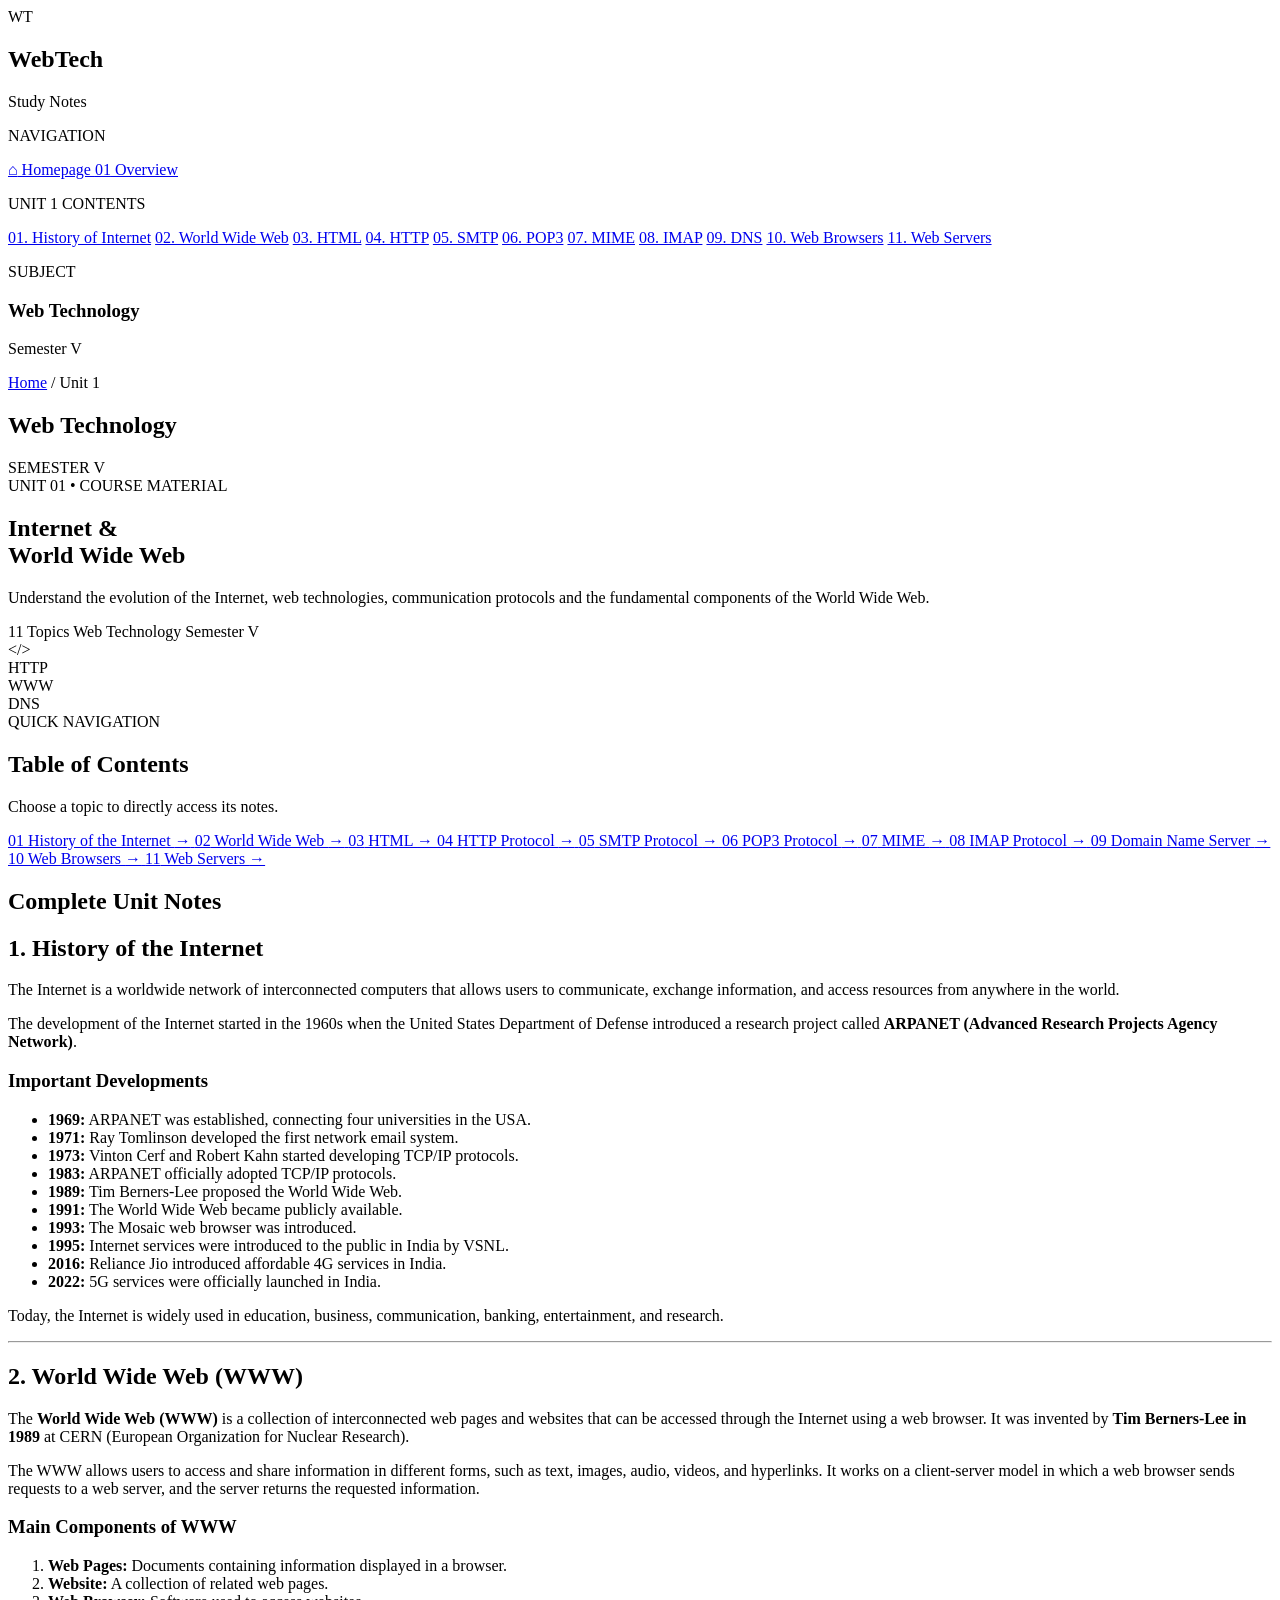
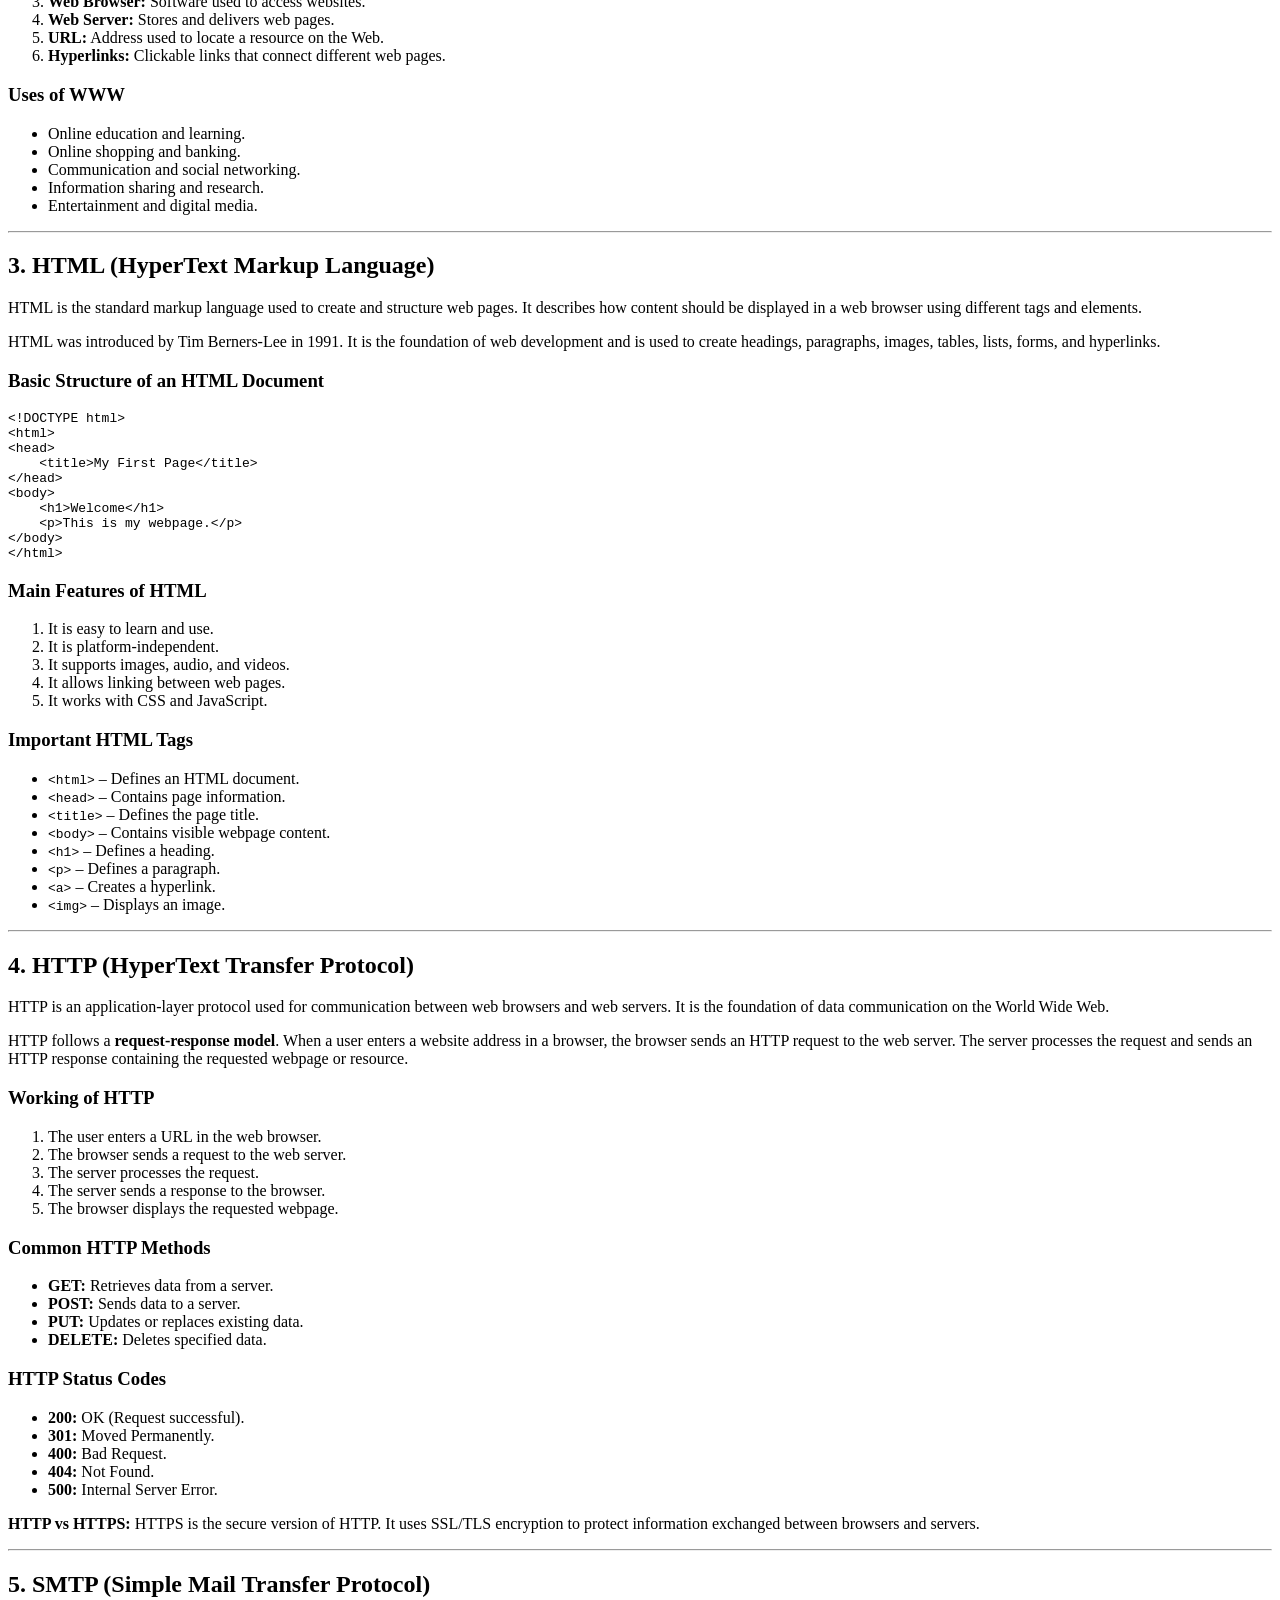
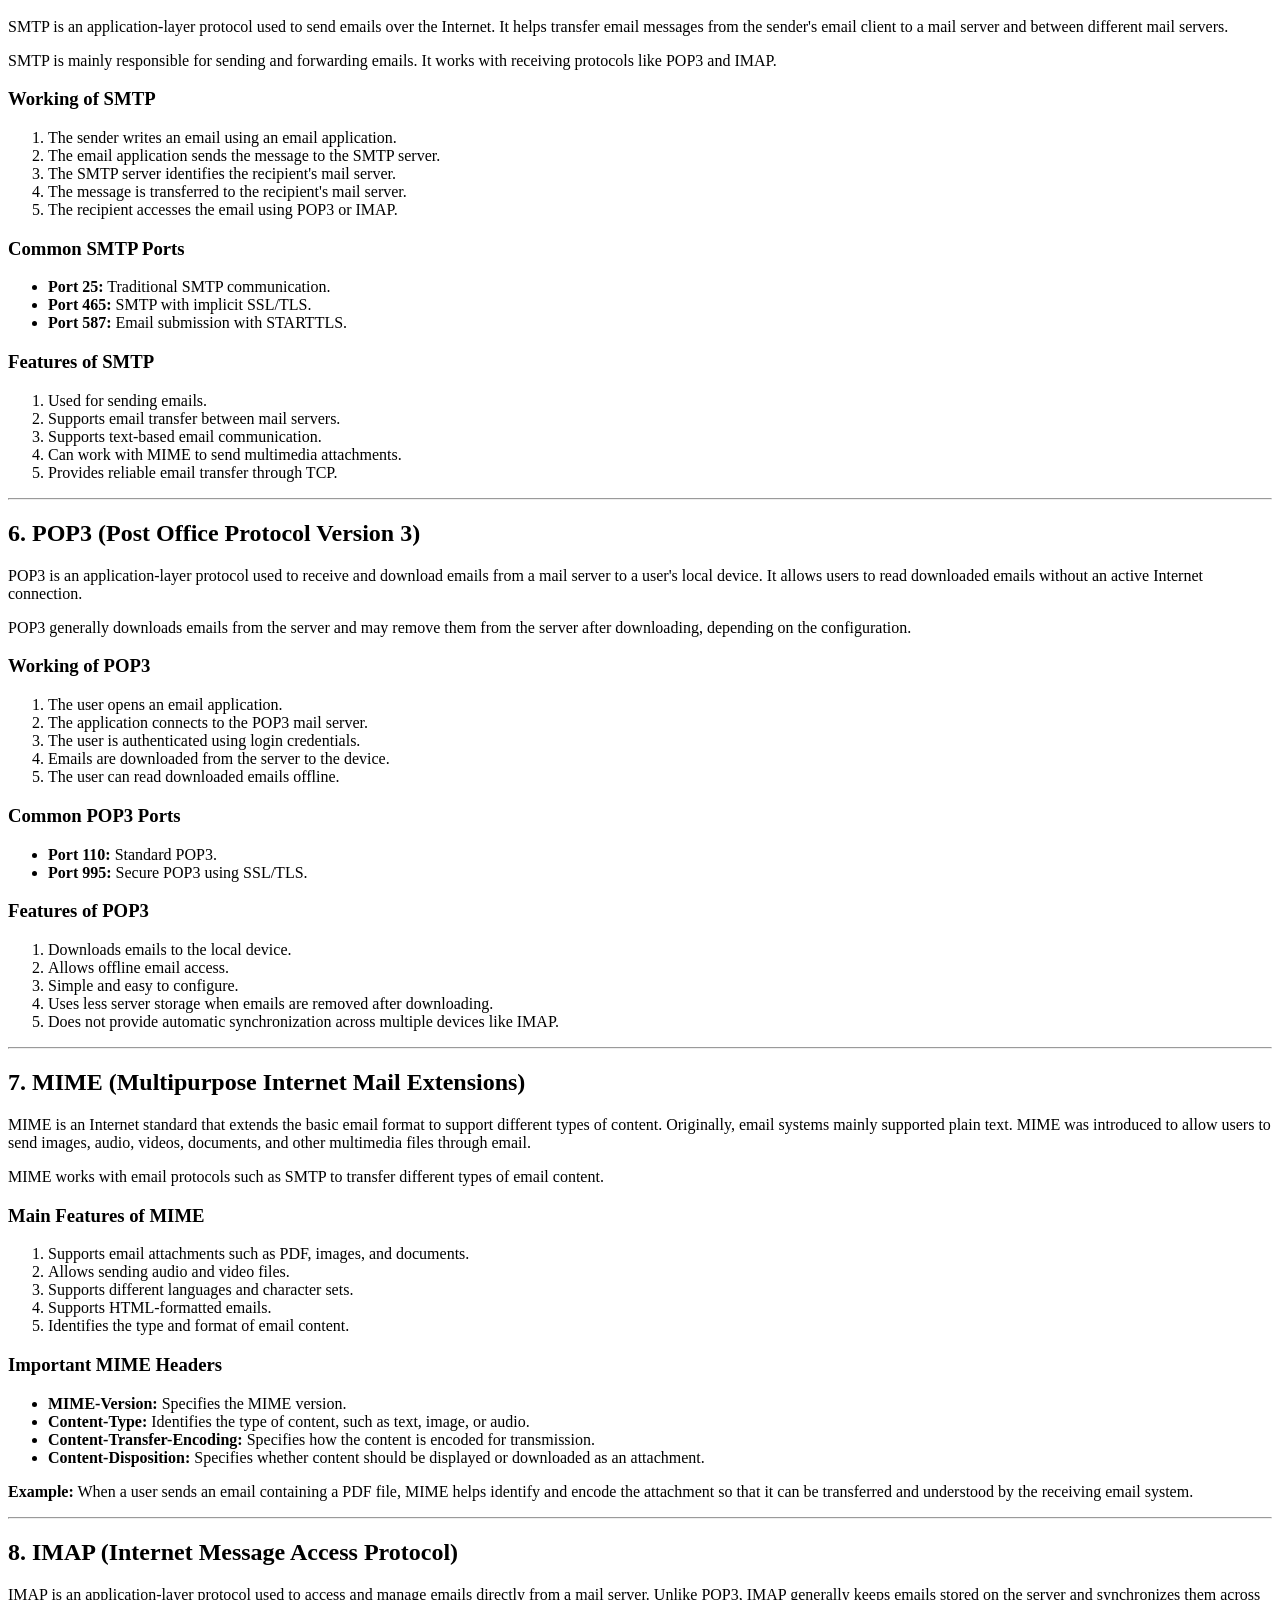
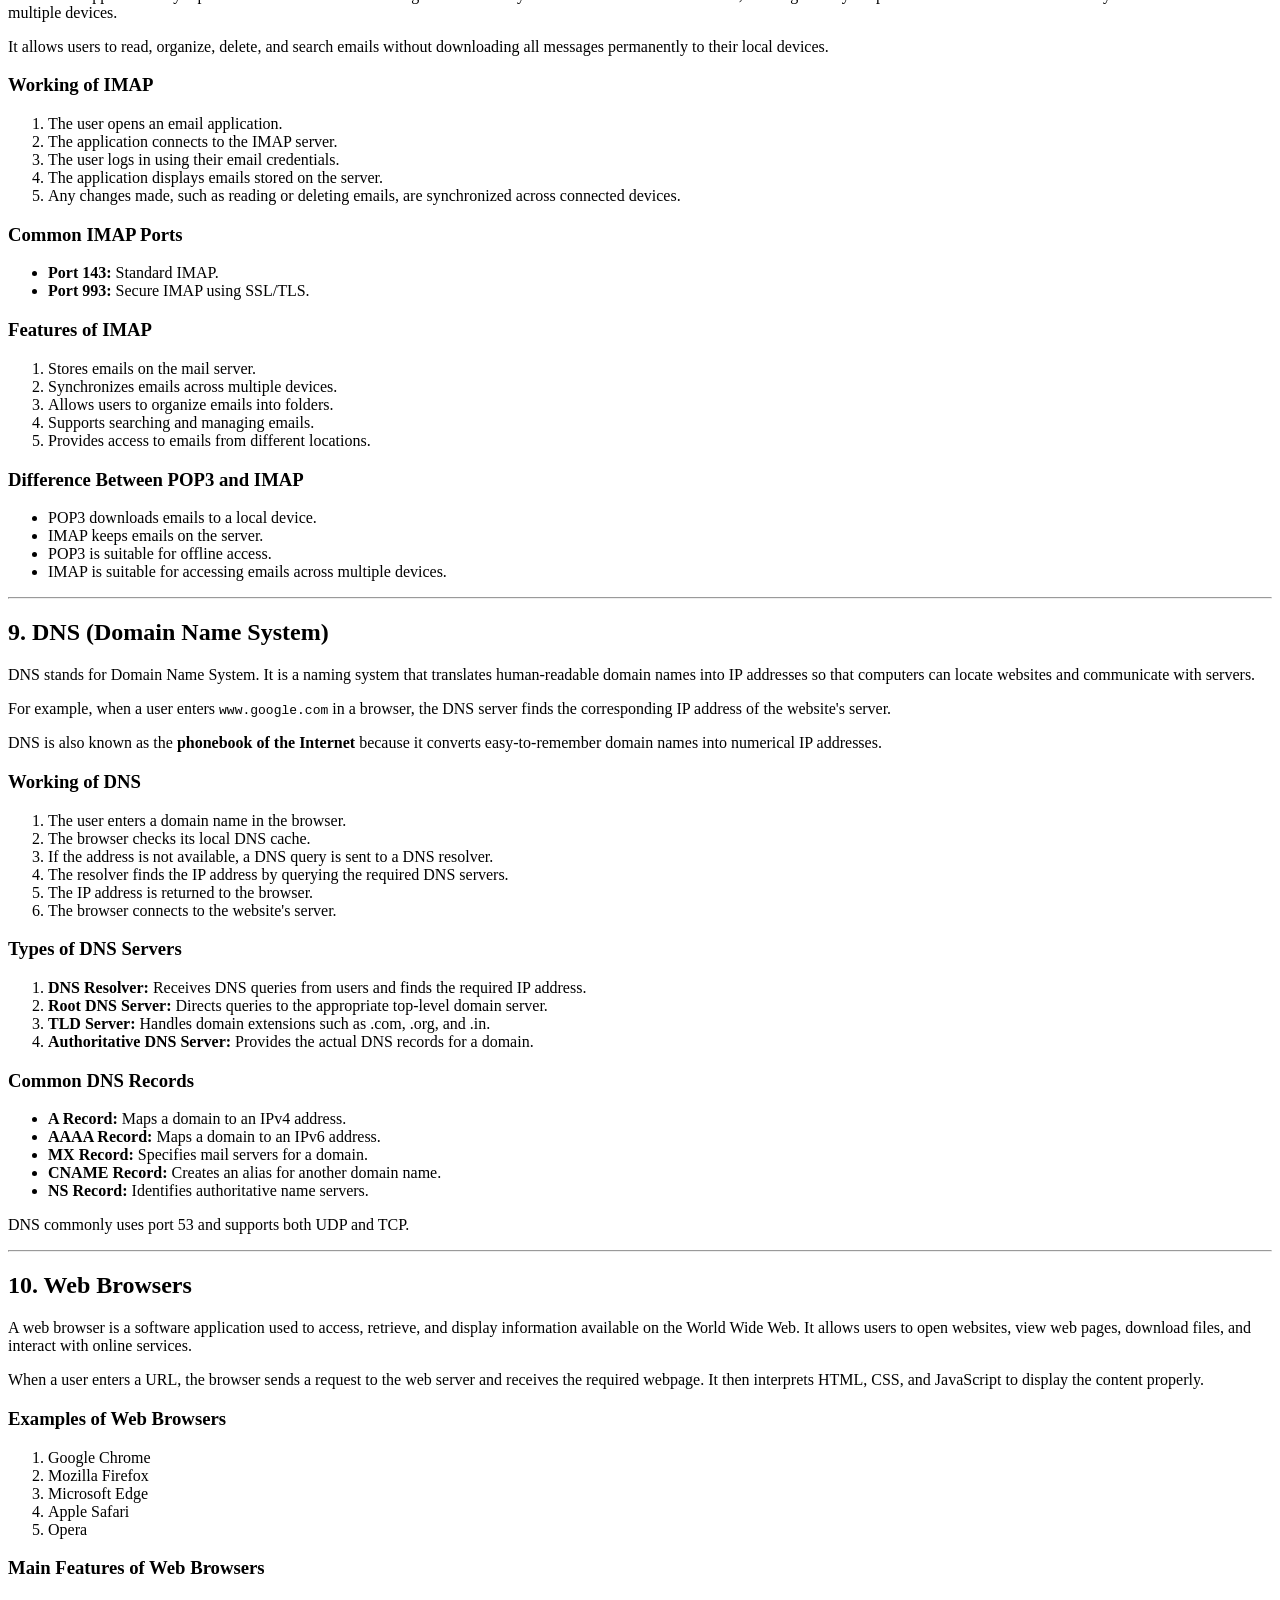
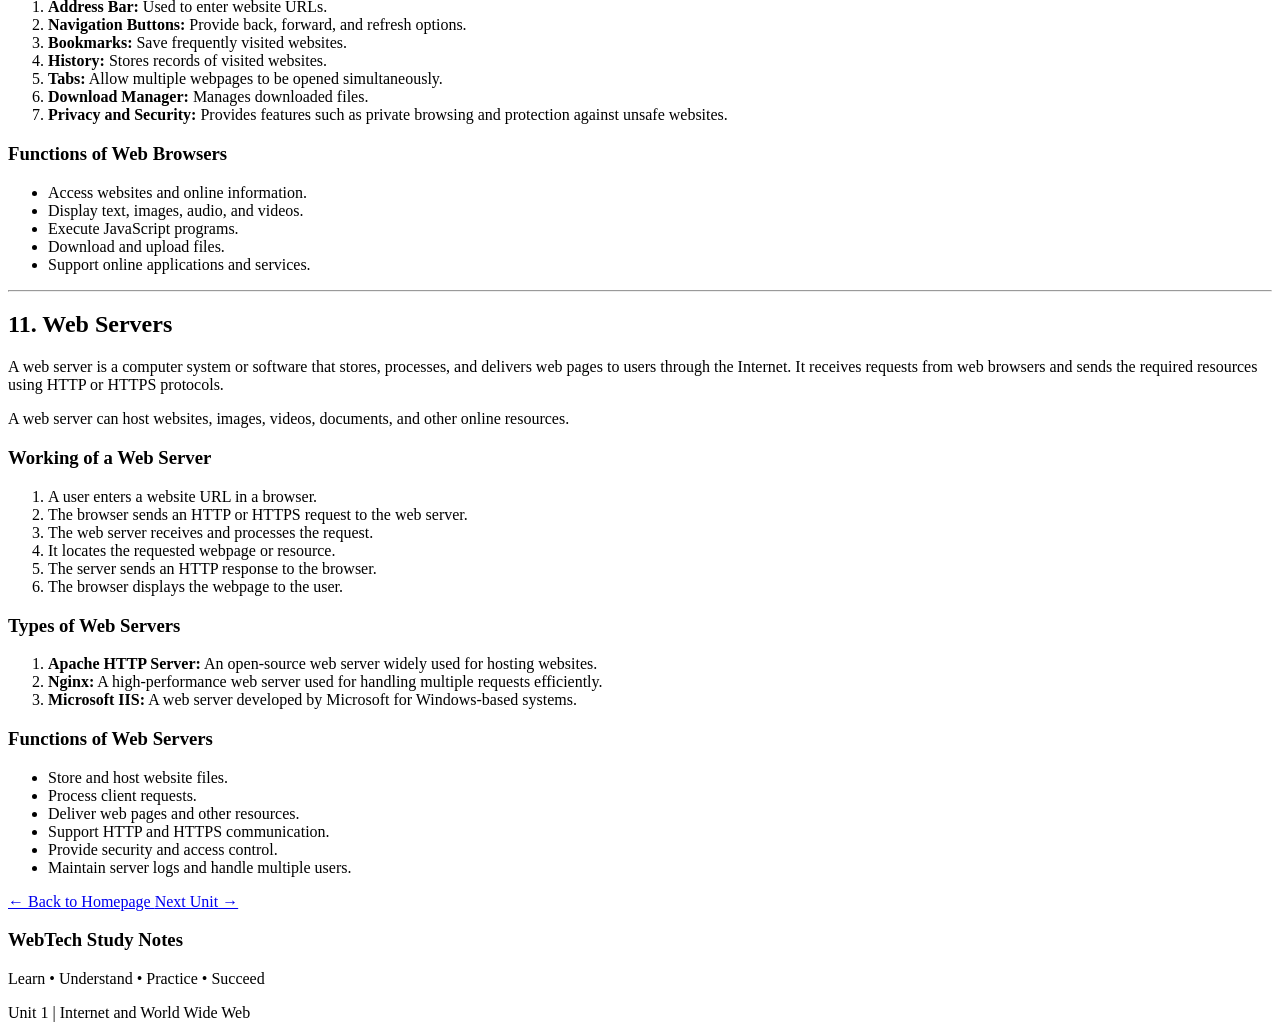
==== unit1.html @ 79e4d7ce "Add files via upload" ====
<!DOCTYPE html>
<html lang="en">

<head>
    <meta charset="UTF-8">
    <meta name="viewport" content="width=device-width, initial-scale=1.0">

    <title>Unit 1 | Web Technology</title>

    <link rel="stylesheet" href="style/unit1.css">
</head>

<body>

    <!-- SIDEBAR -->
    <aside class="sidebar">

        <div class="logo">
            <div class="logo-icon">WT</div>
            <div>
                <h2>WebTech</h2>
                <p>Study Notes</p>
            </div>
        </div>

        <nav>
            <p class="nav-heading">NAVIGATION</p>

            <a href="index.html" class="nav-link">
                <span>⌂</span> Homepage
            </a>

            <a href="#overview" class="nav-link active">
                <span>01</span> Overview
            </a>

            <p class="nav-heading">UNIT 1 CONTENTS</p>

            <a href="#topic1" class="nav-link">01. History of Internet</a>
            <a href="#topic2" class="nav-link">02. World Wide Web</a>
            <a href="#topic3" class="nav-link">03. HTML</a>
            <a href="#topic4" class="nav-link">04. HTTP</a>
            <a href="#topic5" class="nav-link">05. SMTP</a>
            <a href="#topic6" class="nav-link">06. POP3</a>
            <a href="#topic7" class="nav-link">07. MIME</a>
            <a href="#topic8" class="nav-link">08. IMAP</a>
            <a href="#topic9" class="nav-link">09. DNS</a>
            <a href="#topic10" class="nav-link">10. Web Browsers</a>
            <a href="#topic11" class="nav-link">11. Web Servers</a>

        </nav>

        <div class="sidebar-footer">
            <p>SUBJECT</p>
            <h3>Web Technology</h3>
            <span>Semester V</span>
        </div>

    </aside>


    <!-- MAIN CONTENT -->
    <main class="main-content">

        <!-- TOP HEADER -->
        <header class="topbar">

            <div>
                <p class="breadcrumb">
                    <a href="index.html">Home</a> / Unit 1
                </p>

                <h2>Web Technology</h2>
            </div>

            <div class="top-tag">SEMESTER V</div>

        </header>


        <!-- UNIT INTRODUCTION -->
        <section class="hero" id="overview">

            <div class="hero-content">

                <span class="hero-label">
                    UNIT 01 • COURSE MATERIAL
                </span>

                <h1>Internet &<br>
                    <span>World Wide Web</span>
                </h1>

                <p>
                    Understand the evolution of the Internet, web
                    technologies, communication protocols and the
                    fundamental components of the World Wide Web.
                </p>

                <div class="hero-info">
                    <span>11 Topics</span>
                    <span>Web Technology</span>
                    <span>Semester V</span>
                </div>

            </div>

            <div class="hero-visual">
                <div class="code-icon">&lt;/&gt;</div>
                <div class="floating-item item1">HTTP</div>
                <div class="floating-item item2">WWW</div>
                <div class="floating-item item3">DNS</div>
            </div>

        </section>


        <!-- TABLE OF CONTENTS -->
        <section class="toc-section">

            <div class="section-heading">
                <span class="section-label">QUICK NAVIGATION</span>
                <h2>Table of Contents</h2>
                <p>Choose a topic to directly access its notes.</p>
            </div>

            <div class="toc-grid">

                <a href="#topic1" class="toc-item">
                    <span>01</span>
                    History of the Internet
                    <b>→</b>
                </a>

                <a href="#topic2" class="toc-item">
                    <span>02</span>
                    World Wide Web
                    <b>→</b>
                </a>

                <a href="#topic3" class="toc-item">
                    <span>03</span>
                    HTML
                    <b>→</b>
                </a>

                <a href="#topic4" class="toc-item">
                    <span>04</span>
                    HTTP Protocol
                    <b>→</b>
                </a>

                <a href="#topic5" class="toc-item">
                    <span>05</span>
                    SMTP Protocol
                    <b>→</b>
                </a>

                <a href="#topic6" class="toc-item">
                    <span>06</span>
                    POP3 Protocol
                    <b>→</b>
                </a>

                <a href="#topic7" class="toc-item">
                    <span>07</span>
                    MIME
                    <b>→</b>
                </a>

                <a href="#topic8" class="toc-item">
                    <span>08</span>
                    IMAP Protocol
                    <b>→</b>
                </a>

                <a href="#topic9" class="toc-item">
                    <span>09</span>
                    Domain Name Server
                    <b>→</b>
                </a>

                <a href="#topic10" class="toc-item">
                    <span>10</span>
                    Web Browsers
                    <b>→</b>
                </a>

                <a href="#topic11" class="toc-item">
                    <span>11</span>
                    Web Servers
                    <b>→</b>
                </a>

            </div>

        </section>

<!-- SINGLE NOTES SECTION -->
<section class="topic-card" id="unit-notes">

    <div class="topic-content">

        <h2>Complete Unit Notes</h2>

        <!-- ADD ALL YOUR UNIT NOTES HERE -->

        <div class="notes-placeholder">
            
    <h2>1. History of the Internet</h2>

    <p>The Internet is a worldwide network of interconnected computers that allows users to communicate, exchange information, and access resources from anywhere in the world.</p>

    <p>The development of the Internet started in the 1960s when the United States Department of Defense introduced a research project called <strong>ARPANET (Advanced Research Projects Agency Network)</strong>.</p>

    <h3>Important Developments</h3>
    <ul>
        <li><strong>1969:</strong> ARPANET was established, connecting four universities in the USA.</li>
        <li><strong>1971:</strong> Ray Tomlinson developed the first network email system.</li>
        <li><strong>1973:</strong> Vinton Cerf and Robert Kahn started developing TCP/IP protocols.</li>
        <li><strong>1983:</strong> ARPANET officially adopted TCP/IP protocols.</li>
        <li><strong>1989:</strong> Tim Berners-Lee proposed the World Wide Web.</li>
        <li><strong>1991:</strong> The World Wide Web became publicly available.</li>
        <li><strong>1993:</strong> The Mosaic web browser was introduced.</li>
        <li><strong>1995:</strong> Internet services were introduced to the public in India by VSNL.</li>
        <li><strong>2016:</strong> Reliance Jio introduced affordable 4G services in India.</li>
        <li><strong>2022:</strong> 5G services were officially launched in India.</li>
    </ul>

    <p>Today, the Internet is widely used in education, business, communication, banking, entertainment, and research.</p>

    <hr>

    <h2>2. World Wide Web (WWW)</h2>

    <p>The <strong>World Wide Web (WWW)</strong> is a collection of interconnected web pages and websites that can be accessed through the Internet using a web browser. It was invented by <strong>Tim Berners-Lee in 1989</strong> at CERN (European Organization for Nuclear Research).</p>

    <p>The WWW allows users to access and share information in different forms, such as text, images, audio, videos, and hyperlinks. It works on a client-server model in which a web browser sends requests to a web server, and the server returns the requested information.</p>

    <h3>Main Components of WWW</h3>
    <ol>
        <li><strong>Web Pages:</strong> Documents containing information displayed in a browser.</li>
        <li><strong>Website:</strong> A collection of related web pages.</li>
        <li><strong>Web Browser:</strong> Software used to access websites.</li>
        <li><strong>Web Server:</strong> Stores and delivers web pages.</li>
        <li><strong>URL:</strong> Address used to locate a resource on the Web.</li>
        <li><strong>Hyperlinks:</strong> Clickable links that connect different web pages.</li>
    </ol>

    <h3>Uses of WWW</h3>
    <ul>
        <li>Online education and learning.</li>
        <li>Online shopping and banking.</li>
        <li>Communication and social networking.</li>
        <li>Information sharing and research.</li>
        <li>Entertainment and digital media.</li>
    </ul>

    <hr>

    <h2>3. HTML (HyperText Markup Language)</h2>

    <p>HTML is the standard markup language used to create and structure web pages. It describes how content should be displayed in a web browser using different tags and elements.</p>

    <p>HTML was introduced by Tim Berners-Lee in 1991. It is the foundation of web development and is used to create headings, paragraphs, images, tables, lists, forms, and hyperlinks.</p>

    <h3>Basic Structure of an HTML Document</h3>
    <pre><code>&lt;!DOCTYPE html&gt;
&lt;html&gt;
&lt;head&gt;
    &lt;title&gt;My First Page&lt;/title&gt;
&lt;/head&gt;
&lt;body&gt;
    &lt;h1&gt;Welcome&lt;/h1&gt;
    &lt;p&gt;This is my webpage.&lt;/p&gt;
&lt;/body&gt;
&lt;/html&gt;</code></pre>

    <h3>Main Features of HTML</h3>
    <ol>
        <li>It is easy to learn and use.</li>
        <li>It is platform-independent.</li>
        <li>It supports images, audio, and videos.</li>
        <li>It allows linking between web pages.</li>
        <li>It works with CSS and JavaScript.</li>
    </ol>

    <h3>Important HTML Tags</h3>
    <ul>
        <li><code>&lt;html&gt;</code> – Defines an HTML document.</li>
        <li><code>&lt;head&gt;</code> – Contains page information.</li>
        <li><code>&lt;title&gt;</code> – Defines the page title.</li>
        <li><code>&lt;body&gt;</code> – Contains visible webpage content.</li>
        <li><code>&lt;h1&gt;</code> – Defines a heading.</li>
        <li><code>&lt;p&gt;</code> – Defines a paragraph.</li>
        <li><code>&lt;a&gt;</code> – Creates a hyperlink.</li>
        <li><code>&lt;img&gt;</code> – Displays an image.</li>
    </ul>

    <hr>

    <h2>4. HTTP (HyperText Transfer Protocol)</h2>

    <p>HTTP is an application-layer protocol used for communication between web browsers and web servers. It is the foundation of data communication on the World Wide Web.</p>

    <p>HTTP follows a <strong>request-response model</strong>. When a user enters a website address in a browser, the browser sends an HTTP request to the web server. The server processes the request and sends an HTTP response containing the requested webpage or resource.</p>

    <h3>Working of HTTP</h3>
    <ol>
        <li>The user enters a URL in the web browser.</li>
        <li>The browser sends a request to the web server.</li>
        <li>The server processes the request.</li>
        <li>The server sends a response to the browser.</li>
        <li>The browser displays the requested webpage.</li>
    </ol>

    <h3>Common HTTP Methods</h3>
    <ul>
        <li><strong>GET:</strong> Retrieves data from a server.</li>
        <li><strong>POST:</strong> Sends data to a server.</li>
        <li><strong>PUT:</strong> Updates or replaces existing data.</li>
        <li><strong>DELETE:</strong> Deletes specified data.</li>
    </ul>

    <h3>HTTP Status Codes</h3>
    <ul>
        <li><strong>200:</strong> OK (Request successful).</li>
        <li><strong>301:</strong> Moved Permanently.</li>
        <li><strong>400:</strong> Bad Request.</li>
        <li><strong>404:</strong> Not Found.</li>
        <li><strong>500:</strong> Internal Server Error.</li>
    </ul>

    <p><strong>HTTP vs HTTPS:</strong> HTTPS is the secure version of HTTP. It uses SSL/TLS encryption to protect information exchanged between browsers and servers.</p>

    <hr>

    <h2>5. SMTP (Simple Mail Transfer Protocol)</h2>

    <p>SMTP is an application-layer protocol used to send emails over the Internet. It helps transfer email messages from the sender's email client to a mail server and between different mail servers.</p>

    <p>SMTP is mainly responsible for sending and forwarding emails. It works with receiving protocols like POP3 and IMAP.</p>

    <h3>Working of SMTP</h3>
    <ol>
        <li>The sender writes an email using an email application.</li>
        <li>The email application sends the message to the SMTP server.</li>
        <li>The SMTP server identifies the recipient's mail server.</li>
        <li>The message is transferred to the recipient's mail server.</li>
        <li>The recipient accesses the email using POP3 or IMAP.</li>
    </ol>

    <h3>Common SMTP Ports</h3>
    <ul>
        <li><strong>Port 25:</strong> Traditional SMTP communication.</li>
        <li><strong>Port 465:</strong> SMTP with implicit SSL/TLS.</li>
        <li><strong>Port 587:</strong> Email submission with STARTTLS.</li>
    </ul>

    <h3>Features of SMTP</h3>
    <ol>
        <li>Used for sending emails.</li>
        <li>Supports email transfer between mail servers.</li>
        <li>Supports text-based email communication.</li>
        <li>Can work with MIME to send multimedia attachments.</li>
        <li>Provides reliable email transfer through TCP.</li>
    </ol>

    <hr>

    <h2>6. POP3 (Post Office Protocol Version 3)</h2>

    <p>POP3 is an application-layer protocol used to receive and download emails from a mail server to a user's local device. It allows users to read downloaded emails without an active Internet connection.</p>

    <p>POP3 generally downloads emails from the server and may remove them from the server after downloading, depending on the configuration.</p>

    <h3>Working of POP3</h3>
    <ol>
        <li>The user opens an email application.</li>
        <li>The application connects to the POP3 mail server.</li>
        <li>The user is authenticated using login credentials.</li>
        <li>Emails are downloaded from the server to the device.</li>
        <li>The user can read downloaded emails offline.</li>
    </ol>

    <h3>Common POP3 Ports</h3>
    <ul>
        <li><strong>Port 110:</strong> Standard POP3.</li>
        <li><strong>Port 995:</strong> Secure POP3 using SSL/TLS.</li>
    </ul>

    <h3>Features of POP3</h3>
    <ol>
        <li>Downloads emails to the local device.</li>
        <li>Allows offline email access.</li>
        <li>Simple and easy to configure.</li>
        <li>Uses less server storage when emails are removed after downloading.</li>
        <li>Does not provide automatic synchronization across multiple devices like IMAP.</li>
    </ol>

    <hr>

    <h2>7. MIME (Multipurpose Internet Mail Extensions)</h2>

    <p>MIME is an Internet standard that extends the basic email format to support different types of content. Originally, email systems mainly supported plain text. MIME was introduced to allow users to send images, audio, videos, documents, and other multimedia files through email.</p>

    <p>MIME works with email protocols such as SMTP to transfer different types of email content.</p>

    <h3>Main Features of MIME</h3>
    <ol>
        <li>Supports email attachments such as PDF, images, and documents.</li>
        <li>Allows sending audio and video files.</li>
        <li>Supports different languages and character sets.</li>
        <li>Supports HTML-formatted emails.</li>
        <li>Identifies the type and format of email content.</li>
    </ol>

    <h3>Important MIME Headers</h3>
    <ul>
        <li><strong>MIME-Version:</strong> Specifies the MIME version.</li>
        <li><strong>Content-Type:</strong> Identifies the type of content, such as text, image, or audio.</li>
        <li><strong>Content-Transfer-Encoding:</strong> Specifies how the content is encoded for transmission.</li>
        <li><strong>Content-Disposition:</strong> Specifies whether content should be displayed or downloaded as an attachment.</li>
    </ul>

    <p><strong>Example:</strong> When a user sends an email containing a PDF file, MIME helps identify and encode the attachment so that it can be transferred and understood by the receiving email system.</p>

    <hr>

    <h2>8. IMAP (Internet Message Access Protocol)</h2>

    <p>IMAP is an application-layer protocol used to access and manage emails directly from a mail server. Unlike POP3, IMAP generally keeps emails stored on the server and synchronizes them across multiple devices.</p>

    <p>It allows users to read, organize, delete, and search emails without downloading all messages permanently to their local devices.</p>

    <h3>Working of IMAP</h3>
    <ol>
        <li>The user opens an email application.</li>
        <li>The application connects to the IMAP server.</li>
        <li>The user logs in using their email credentials.</li>
        <li>The application displays emails stored on the server.</li>
        <li>Any changes made, such as reading or deleting emails, are synchronized across connected devices.</li>
    </ol>

    <h3>Common IMAP Ports</h3>
    <ul>
        <li><strong>Port 143:</strong> Standard IMAP.</li>
        <li><strong>Port 993:</strong> Secure IMAP using SSL/TLS.</li>
    </ul>

    <h3>Features of IMAP</h3>
    <ol>
        <li>Stores emails on the mail server.</li>
        <li>Synchronizes emails across multiple devices.</li>
        <li>Allows users to organize emails into folders.</li>
        <li>Supports searching and managing emails.</li>
        <li>Provides access to emails from different locations.</li>
    </ol>

    <h3>Difference Between POP3 and IMAP</h3>
    <ul>
        <li>POP3 downloads emails to a local device.</li>
        <li>IMAP keeps emails on the server.</li>
        <li>POP3 is suitable for offline access.</li>
        <li>IMAP is suitable for accessing emails across multiple devices.</li>
    </ul>

    <hr>

    <h2>9. DNS (Domain Name System)</h2>

    <p>DNS stands for Domain Name System. It is a naming system that translates human-readable domain names into IP addresses so that computers can locate websites and communicate with servers.</p>

    <p>For example, when a user enters <code>www.google.com</code> in a browser, the DNS server finds the corresponding IP address of the website's server.</p>

    <p>DNS is also known as the <strong>phonebook of the Internet</strong> because it converts easy-to-remember domain names into numerical IP addresses.</p>

    <h3>Working of DNS</h3>
    <ol>
        <li>The user enters a domain name in the browser.</li>
        <li>The browser checks its local DNS cache.</li>
        <li>If the address is not available, a DNS query is sent to a DNS resolver.</li>
        <li>The resolver finds the IP address by querying the required DNS servers.</li>
        <li>The IP address is returned to the browser.</li>
        <li>The browser connects to the website's server.</li>
    </ol>

    <h3>Types of DNS Servers</h3>
    <ol>
        <li><strong>DNS Resolver:</strong> Receives DNS queries from users and finds the required IP address.</li>
        <li><strong>Root DNS Server:</strong> Directs queries to the appropriate top-level domain server.</li>
        <li><strong>TLD Server:</strong> Handles domain extensions such as .com, .org, and .in.</li>
        <li><strong>Authoritative DNS Server:</strong> Provides the actual DNS records for a domain.</li>
    </ol>

    <h3>Common DNS Records</h3>
    <ul>
        <li><strong>A Record:</strong> Maps a domain to an IPv4 address.</li>
        <li><strong>AAAA Record:</strong> Maps a domain to an IPv6 address.</li>
        <li><strong>MX Record:</strong> Specifies mail servers for a domain.</li>
        <li><strong>CNAME Record:</strong> Creates an alias for another domain name.</li>
        <li><strong>NS Record:</strong> Identifies authoritative name servers.</li>
    </ul>

    <p>DNS commonly uses port 53 and supports both UDP and TCP.</p>

    <hr>

    <h2>10. Web Browsers</h2>

    <p>A web browser is a software application used to access, retrieve, and display information available on the World Wide Web. It allows users to open websites, view web pages, download files, and interact with online services.</p>

    <p>When a user enters a URL, the browser sends a request to the web server and receives the required webpage. It then interprets HTML, CSS, and JavaScript to display the content properly.</p>

    <h3>Examples of Web Browsers</h3>
    <ol>
        <li>Google Chrome</li>
        <li>Mozilla Firefox</li>
        <li>Microsoft Edge</li>
        <li>Apple Safari</li>
        <li>Opera</li>
    </ol>

    <h3>Main Features of Web Browsers</h3>
    <ol>
        <li><strong>Address Bar:</strong> Used to enter website URLs.</li>
        <li><strong>Navigation Buttons:</strong> Provide back, forward, and refresh options.</li>
        <li><strong>Bookmarks:</strong> Save frequently visited websites.</li>
        <li><strong>History:</strong> Stores records of visited websites.</li>
        <li><strong>Tabs:</strong> Allow multiple webpages to be opened simultaneously.</li>
        <li><strong>Download Manager:</strong> Manages downloaded files.</li>
        <li><strong>Privacy and Security:</strong> Provides features such as private browsing and protection against unsafe websites.</li>
    </ol>

    <h3>Functions of Web Browsers</h3>
    <ul>
        <li>Access websites and online information.</li>
        <li>Display text, images, audio, and videos.</li>
        <li>Execute JavaScript programs.</li>
        <li>Download and upload files.</li>
        <li>Support online applications and services.</li>
    </ul>

    <hr>

    <h2>11. Web Servers</h2>

    <p>A web server is a computer system or software that stores, processes, and delivers web pages to users through the Internet. It receives requests from web browsers and sends the required resources using HTTP or HTTPS protocols.</p>

    <p>A web server can host websites, images, videos, documents, and other online resources.</p>

    <h3>Working of a Web Server</h3>
    <ol>
        <li>A user enters a website URL in a browser.</li>
        <li>The browser sends an HTTP or HTTPS request to the web server.</li>
        <li>The web server receives and processes the request.</li>
        <li>It locates the requested webpage or resource.</li>
        <li>The server sends an HTTP response to the browser.</li>
        <li>The browser displays the webpage to the user.</li>
    </ol>

    <h3>Types of Web Servers</h3>
    <ol>
        <li><strong>Apache HTTP Server:</strong> An open-source web server widely used for hosting websites.</li>
        <li><strong>Nginx:</strong> A high-performance web server used for handling multiple requests efficiently.</li>
        <li><strong>Microsoft IIS:</strong> A web server developed by Microsoft for Windows-based systems.</li>
    </ol>

    <h3>Functions of Web Servers</h3>
    <ul>
        <li>Store and host website files.</li>
        <li>Process client requests.</li>
        <li>Deliver web pages and other resources.</li>
        <li>Support HTTP and HTTPS communication.</li>
        <li>Provide security and access control.</li>
        <li>Maintain server logs and handle multiple users.</li>
    </ul>
        </div>

    </div>

</section>


        <!-- BOTTOM NAVIGATION -->
        <div class="bottom-navigation">

            <a href="index.html" class="back-btn">
                ← Back to Homepage
            </a>

            <a href="unit2.html" class="next-btn">
                Next Unit →
            </a>

        </div>


        <!-- FOOTER -->
        <footer>
            <h3>WebTech Study Notes</h3>
            <p>Learn • Understand • Practice • Succeed</p>
            <span>Unit 1 | Internet and World Wide Web</span>
        </footer>

    </main>

</body>
</html>
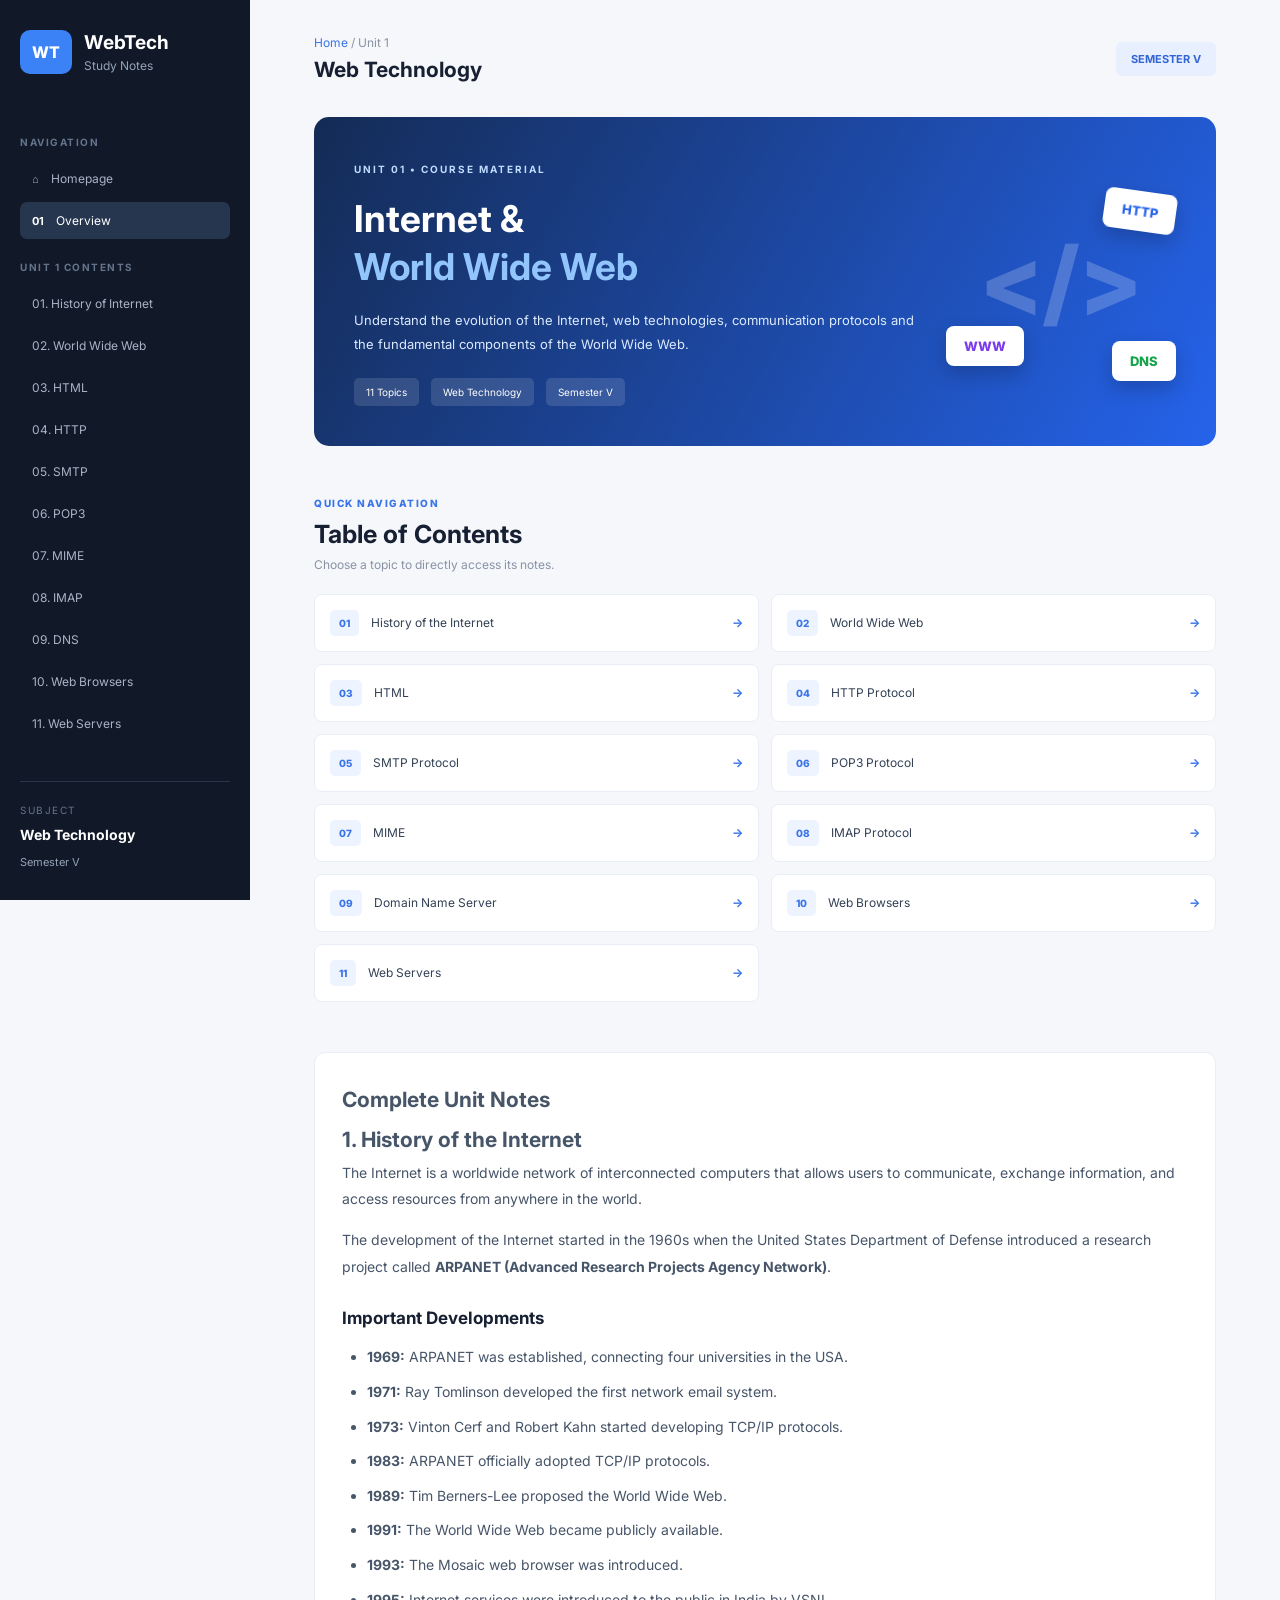
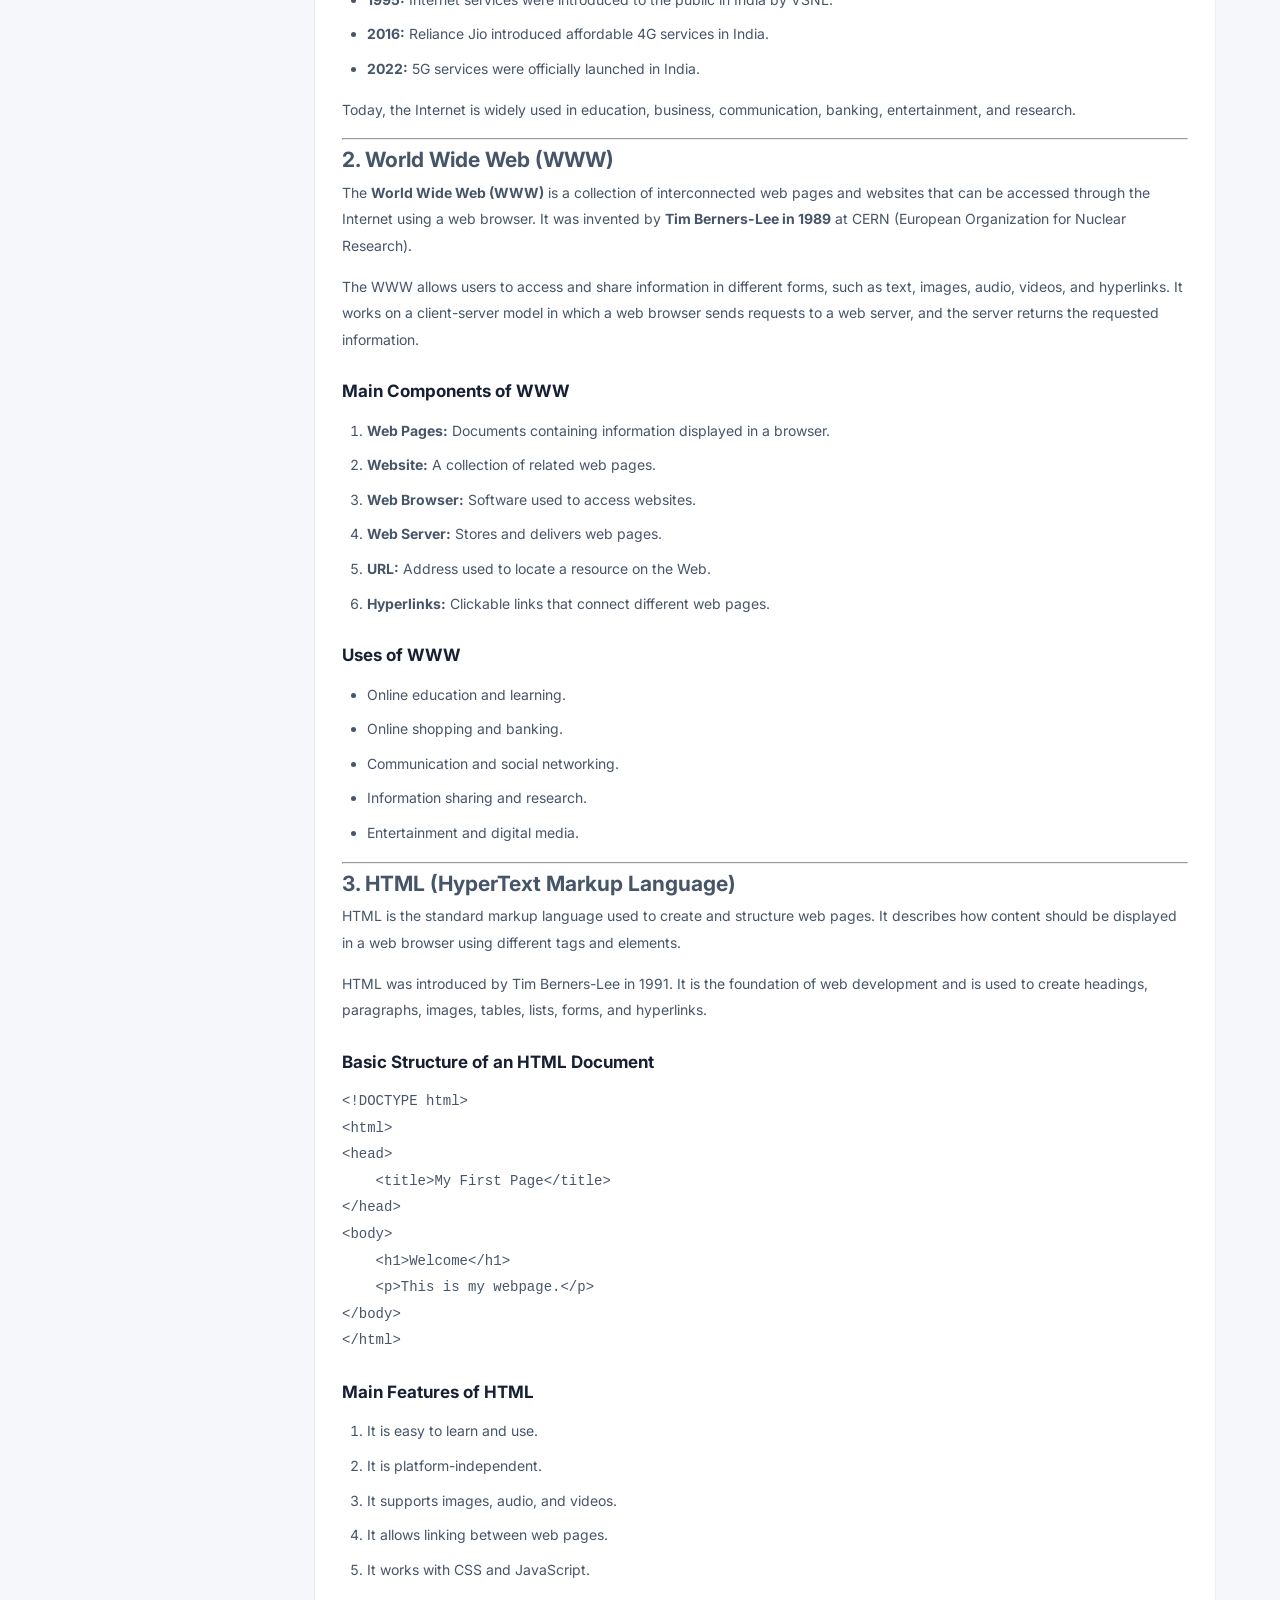
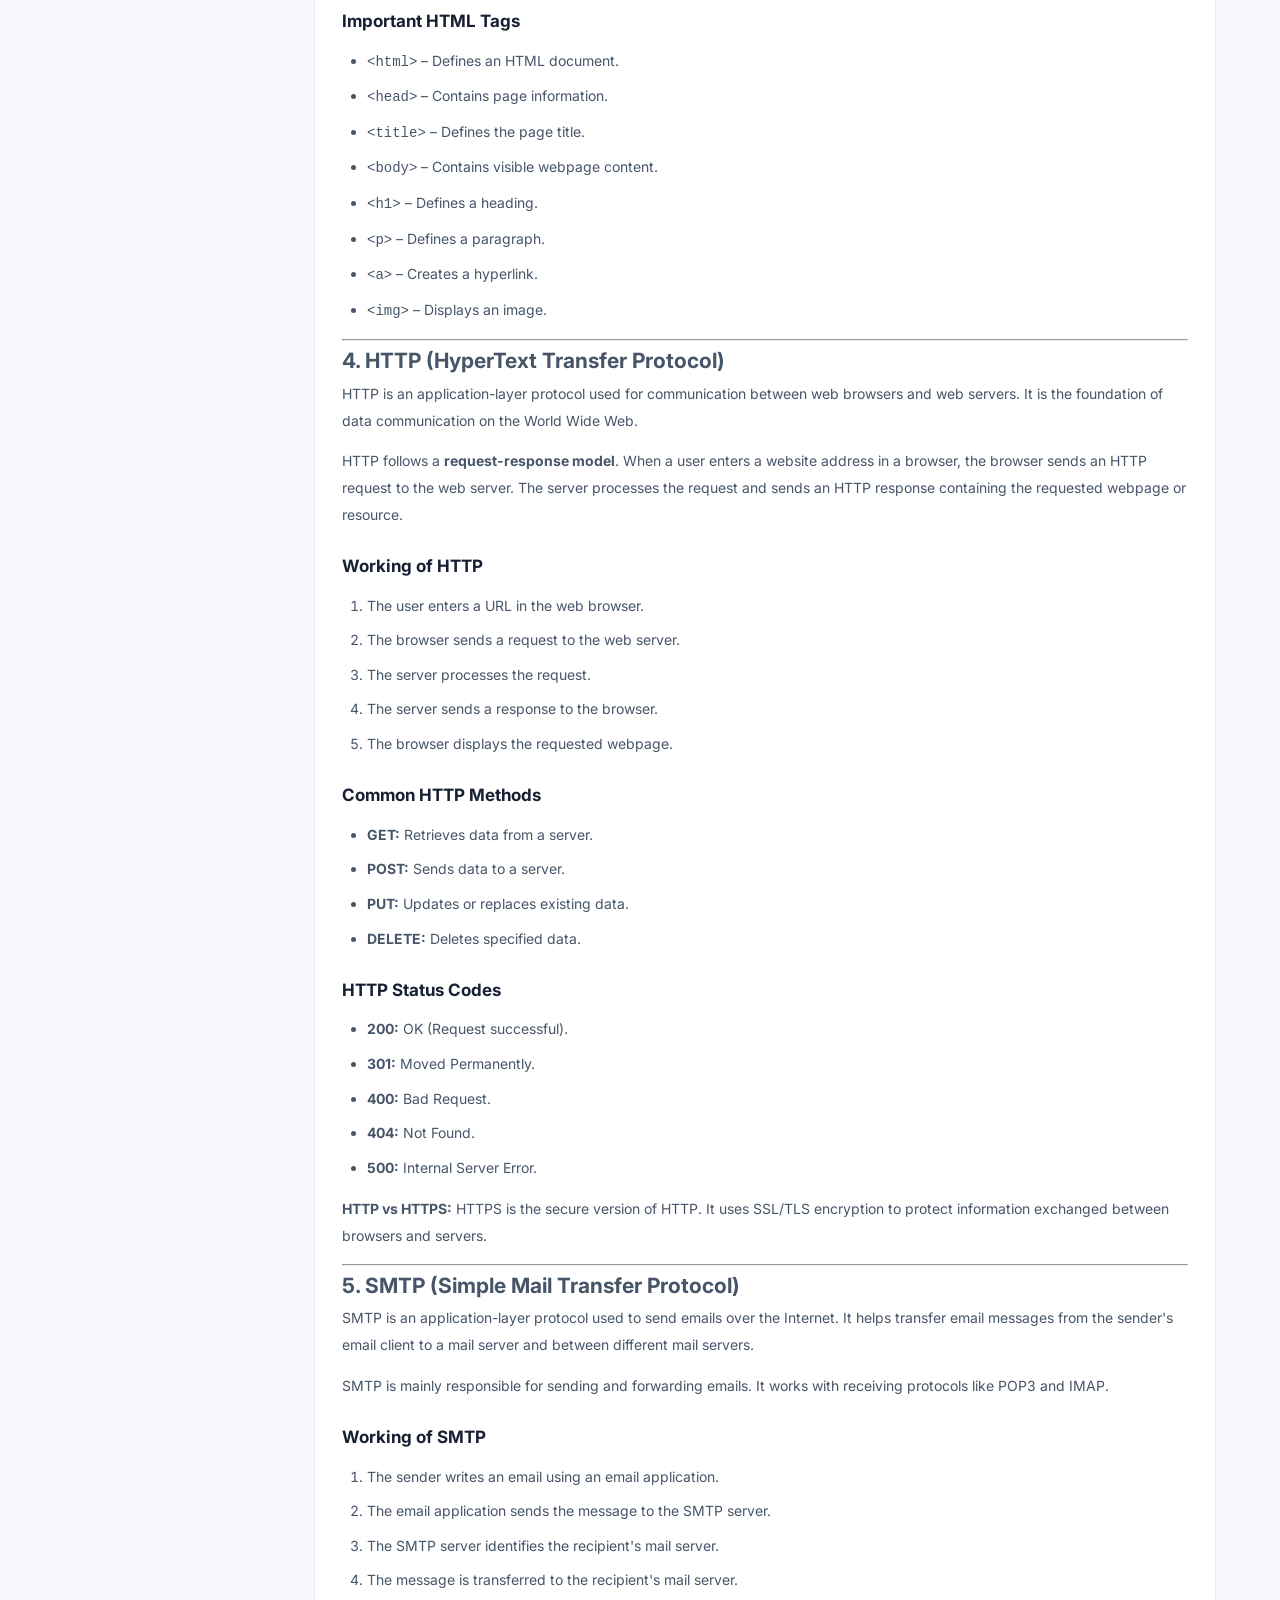
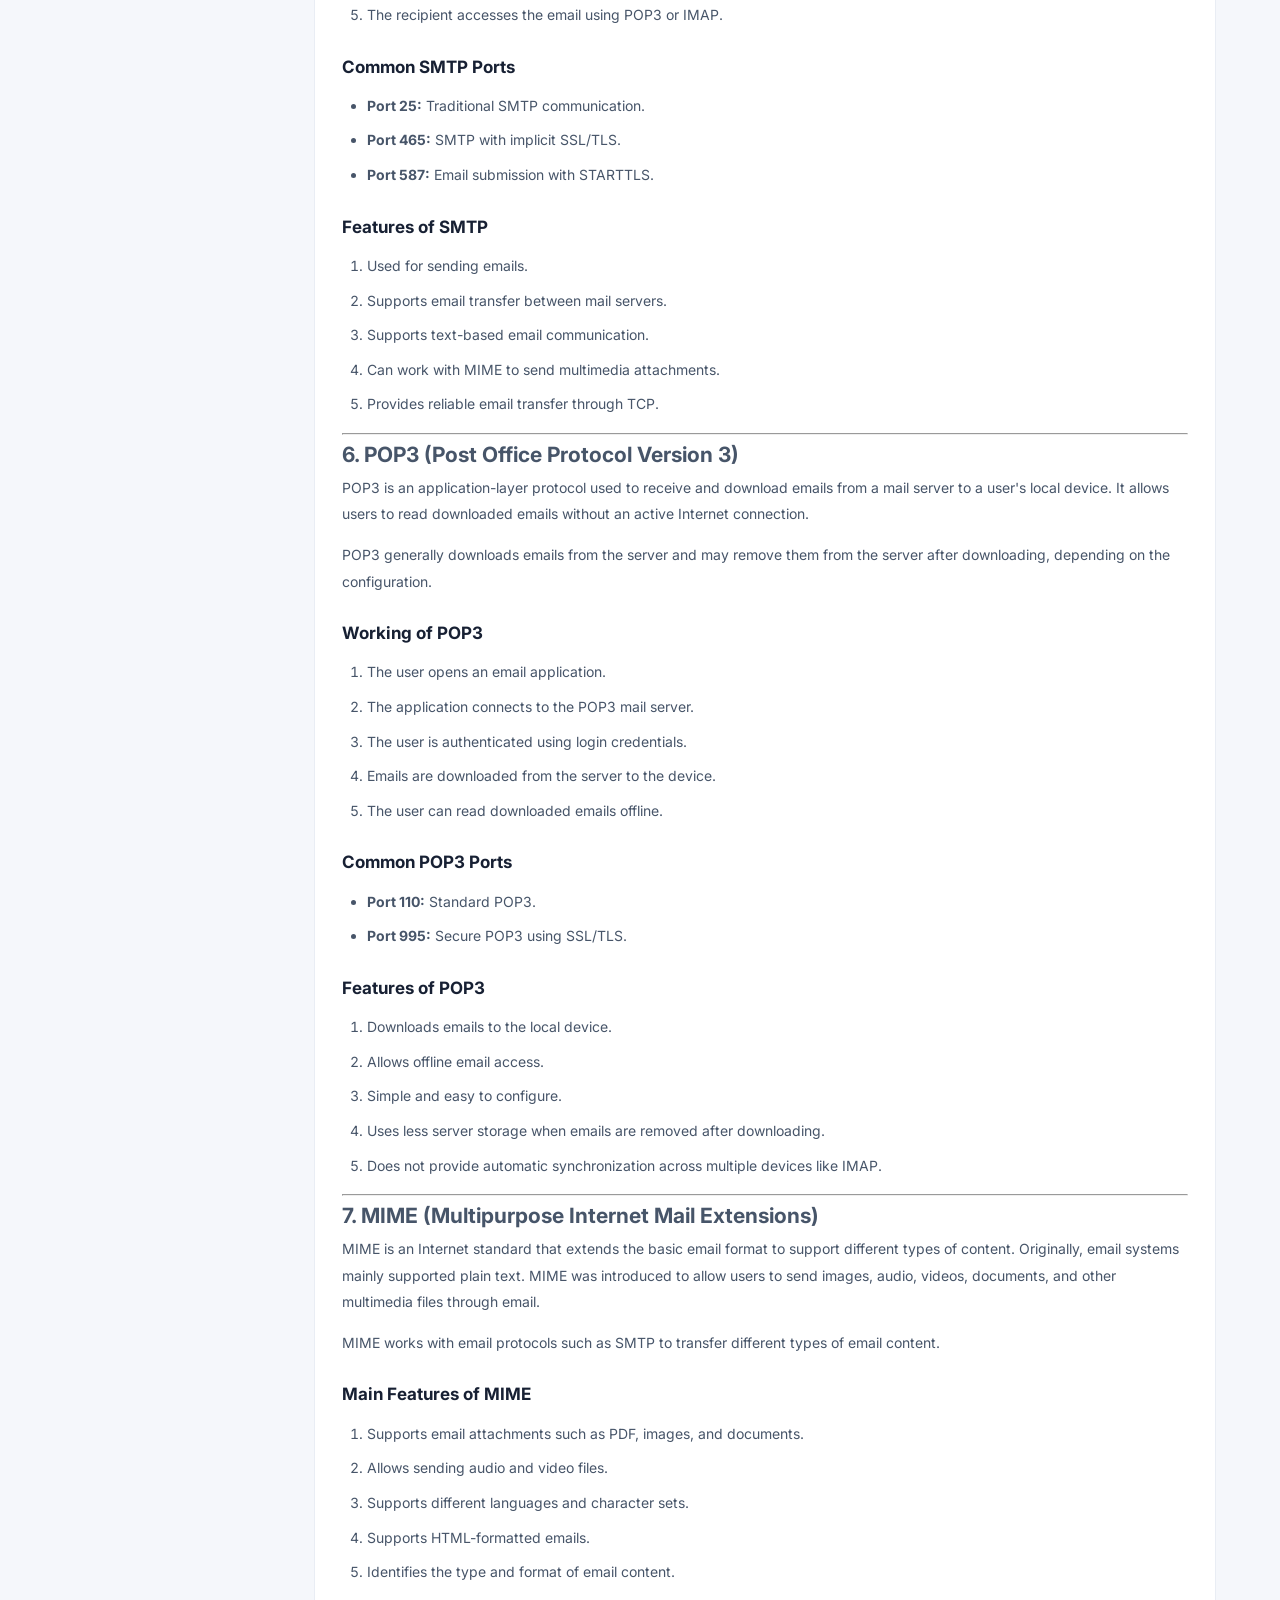
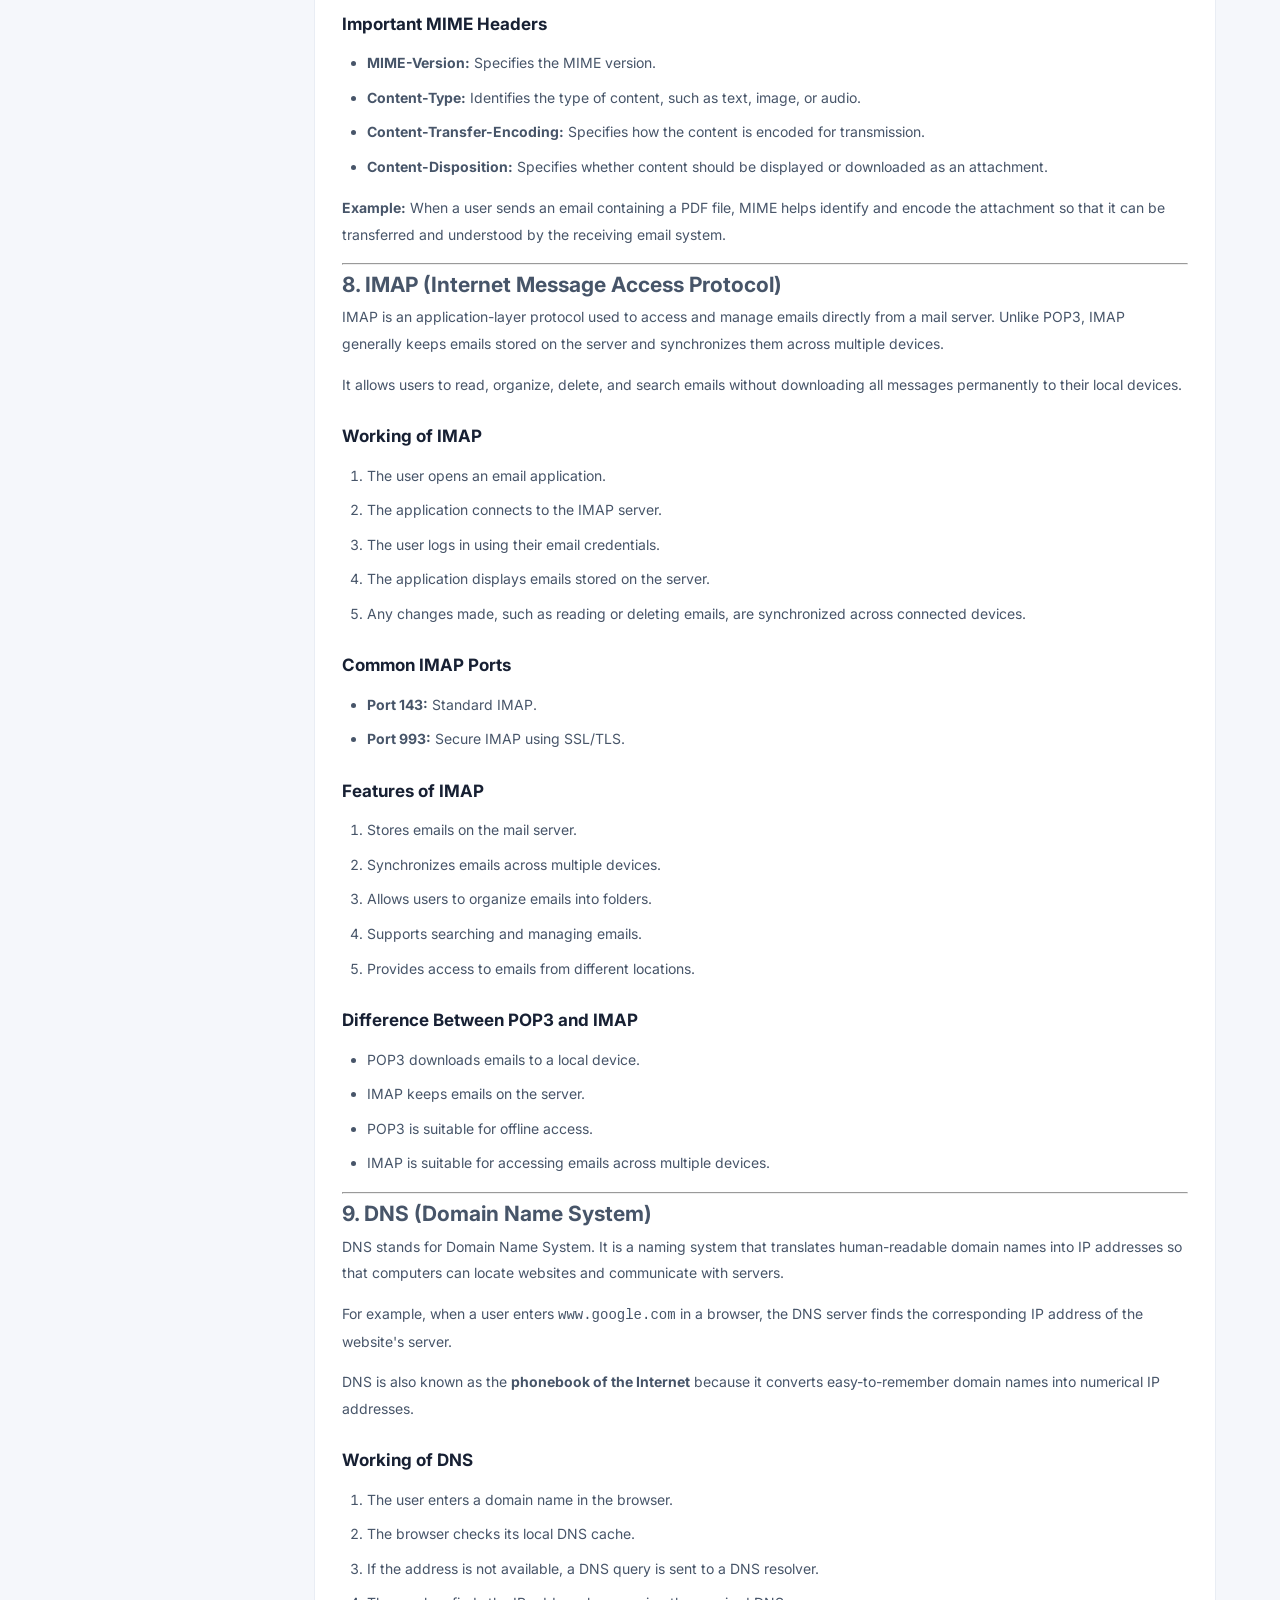
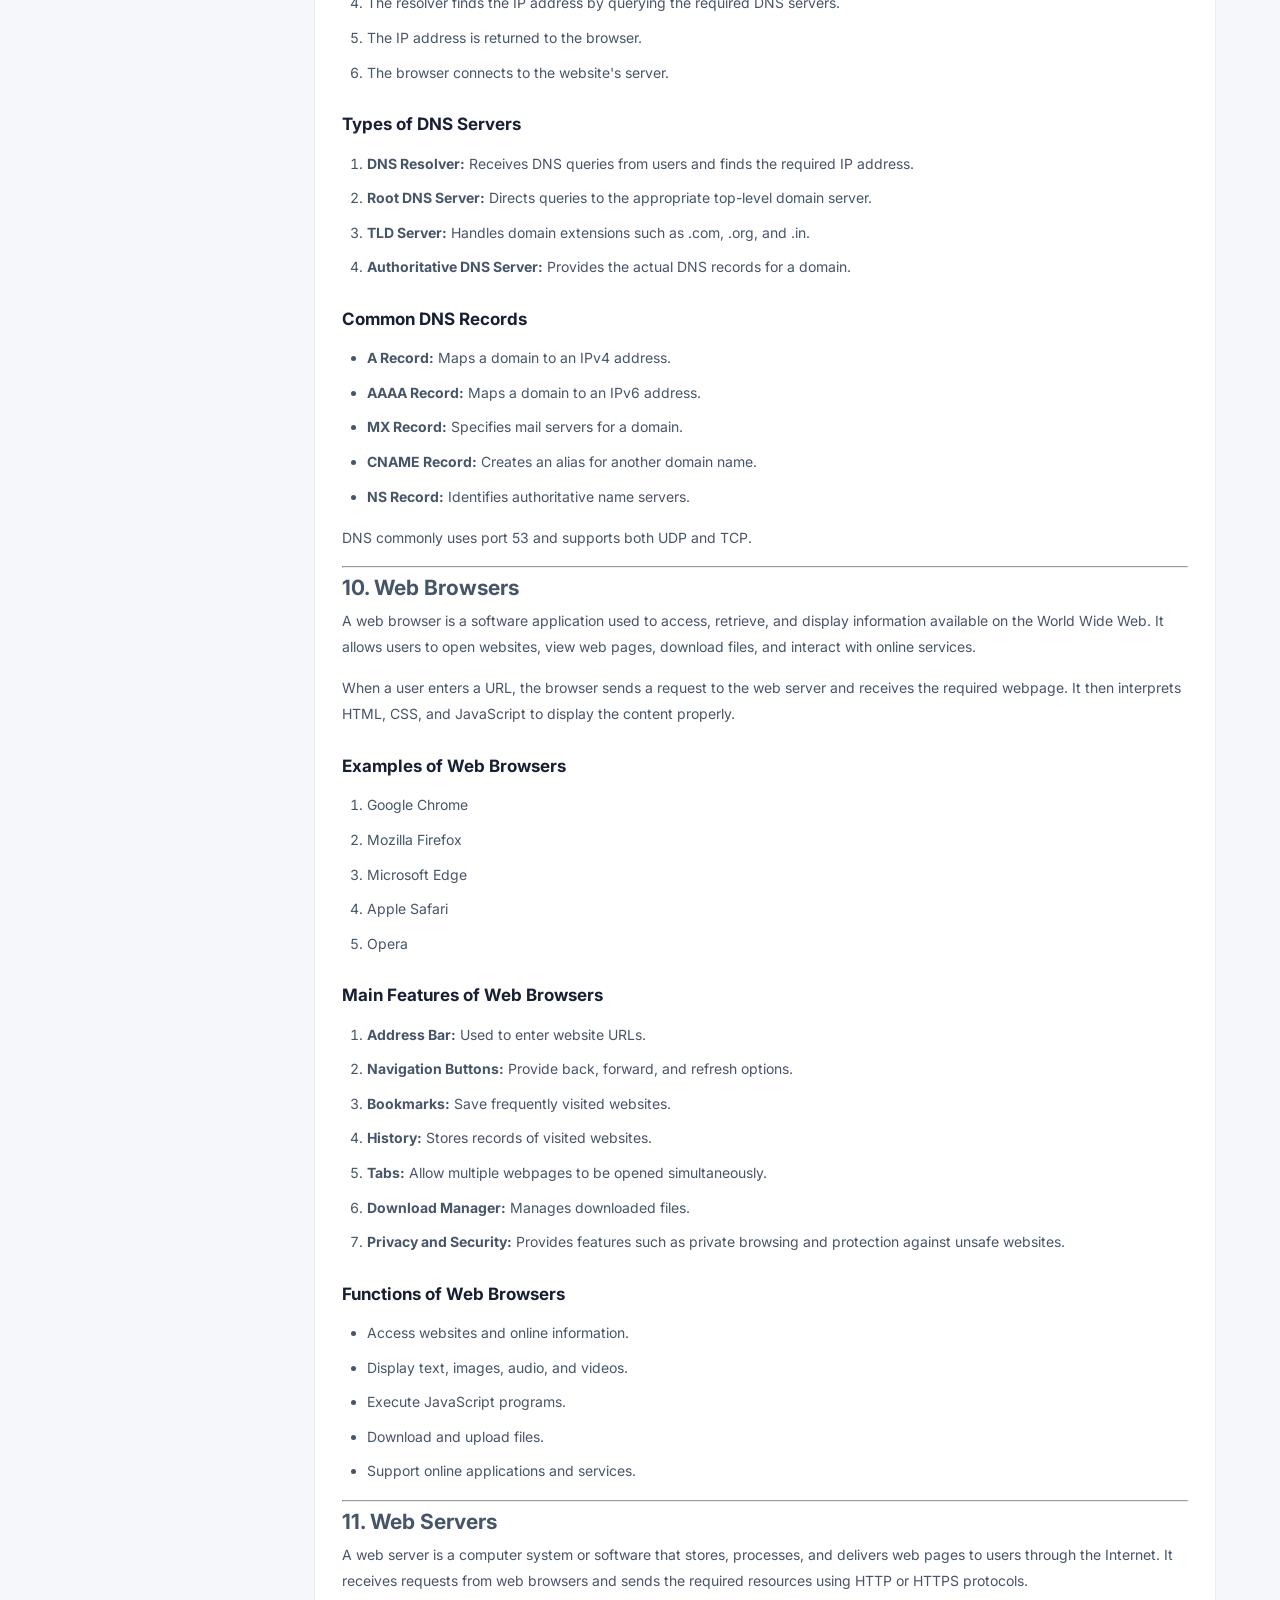
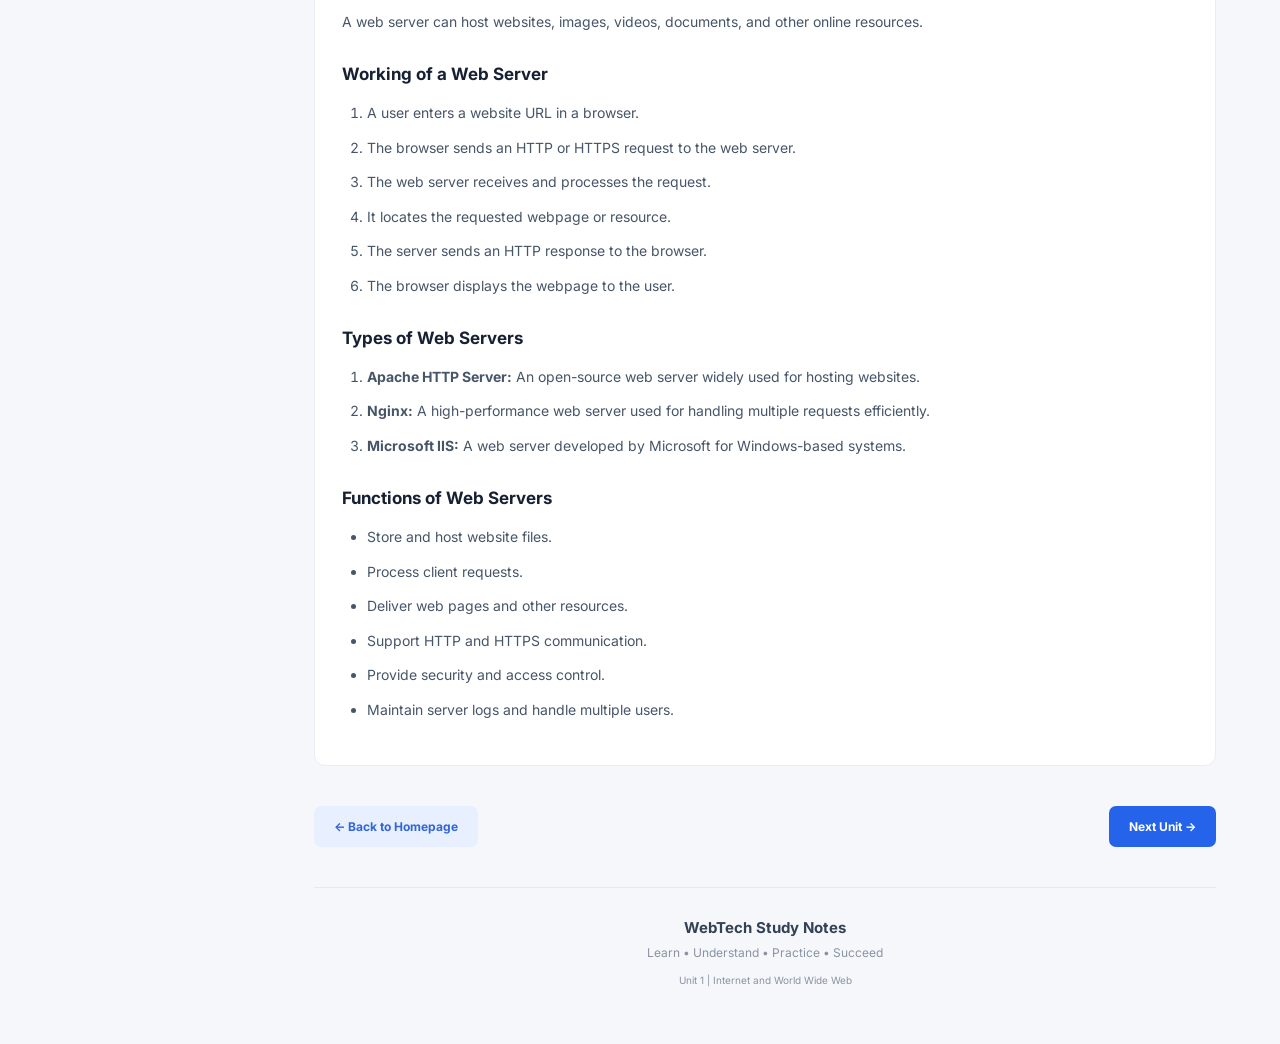
==== commit 1754faa6: "Update unit1.html" ====
--- a/unit1.html
+++ b/unit1.html
@@ -9,7 +9,7 @@
 
     <title>Unit 1 | Web Technology</title>
 
-    <link rel="stylesheet" href="style/unit1.css">
+    <link rel="stylesheet" href="unit1.css">
 </head>
 
 <body>
--- a/unit1.css
+++ b/unit1.css
@@ -0,0 +1,794 @@
+
+@import url('https://fonts.googleapis.com/css2?family=Inter:wght@400;500;600;700;800&display=swap');
+
+* {
+    margin: 0;
+    padding: 0;
+    box-sizing: border-box;
+}
+
+html {
+    scroll-behavior: smooth;
+    scroll-padding-top: 25px;
+}
+
+body {
+    font-family: 'Inter', sans-serif;
+    background: #f5f7fb;
+    color: #172033;
+    animation: pageLoad 0.55s ease both;
+}
+
+/* PAGE ANIMATION */
+
+@keyframes pageLoad {
+    from {
+        opacity: 0;
+        transform: translateY(12px);
+    }
+    to {
+        opacity: 1;
+        transform: translateY(0);
+    }
+}
+
+/* CROSS-PAGE TRANSITION */
+
+@view-transition {
+    navigation: auto;
+}
+
+::view-transition-old(root) {
+    animation: pageExit 0.3s ease both;
+}
+
+::view-transition-new(root) {
+    animation: pageEnter 0.4s ease both;
+}
+
+@keyframes pageExit {
+    to {
+        opacity: 0;
+        transform: translateY(-10px);
+    }
+}
+
+@keyframes pageEnter {
+    from {
+        opacity: 0;
+        transform: translateY(12px);
+    }
+    to {
+        opacity: 1;
+        transform: translateY(0);
+    }
+}
+
+
+/* SIDEBAR */
+
+.sidebar {
+    width: 250px;
+    height: 100vh;
+    position: fixed;
+    left: 0;
+    top: 0;
+    background: #111827;
+    color: white;
+    padding: 30px 20px;
+    display: flex;
+    flex-direction: column;
+    z-index: 10;
+    overflow-y: auto;
+}
+
+.logo {
+    display: flex;
+    align-items: center;
+    gap: 12px;
+    margin-bottom: 40px;
+}
+
+.logo-icon {
+    background: #3b82f6;
+    padding: 12px;
+    border-radius: 10px;
+    font-weight: 800;
+    transition: transform 0.3s ease, box-shadow 0.3s ease;
+}
+
+.logo-icon:hover {
+    transform: rotate(-8deg) scale(1.08);
+    box-shadow: 0 5px 18px #3b82f680;
+}
+
+.logo h2 {
+    font-size: 19px;
+}
+
+.logo p {
+    color: #94a3b8;
+    font-size: 12px;
+    margin-top: 4px;
+}
+
+.nav-heading {
+    color: #64748b;
+    font-size: 10px;
+    font-weight: 700;
+    letter-spacing: 1.5px;
+    margin: 22px 0 12px;
+}
+
+.nav-link {
+    display: flex;
+    align-items: center;
+    gap: 12px;
+    padding: 11px 12px;
+    margin-bottom: 5px;
+    color: #aab4c5;
+    text-decoration: none;
+    border-radius: 7px;
+    font-size: 12px;
+    transition: background 0.3s ease,
+                color 0.3s ease,
+                transform 0.3s ease,
+                padding 0.3s ease;
+}
+
+.nav-link:hover {
+    background: #26364f;
+    color: white;
+    transform: translateX(5px);
+    padding-left: 16px;
+}
+
+.nav-link.active {
+    background: #26364f;
+    color: white;
+}
+
+.nav-link span {
+    font-size: 11px;
+    font-weight: 700;
+}
+
+.sidebar-footer {
+    margin-top: auto;
+    border-top: 1px solid #293548;
+    padding-top: 22px;
+}
+
+.sidebar-footer p {
+    color: #64748b;
+    font-size: 10px;
+    letter-spacing: 1.5px;
+    margin-bottom: 10px;
+}
+
+.sidebar-footer h3 {
+    font-size: 14px;
+    margin-bottom: 7px;
+}
+
+.sidebar-footer span {
+    font-size: 11px;
+    color: #94a3b8;
+}
+
+
+/* MAIN CONTENT */
+
+.main-content {
+    margin-left: 250px;
+    padding: 35px 5%;
+}
+
+.topbar {
+    display: flex;
+    justify-content: space-between;
+    align-items: center;
+    margin-bottom: 35px;
+    animation: fadeDown 0.6s ease both;
+}
+
+@keyframes fadeDown {
+    from {
+        opacity: 0;
+        transform: translateY(-12px);
+    }
+    to {
+        opacity: 1;
+        transform: translateY(0);
+    }
+}
+
+.breadcrumb {
+    color: #8993a4;
+    font-size: 12px;
+    margin-bottom: 7px;
+}
+
+.breadcrumb a {
+    color: #3974e8;
+    text-decoration: none;
+    transition: color 0.25s ease;
+}
+
+.breadcrumb a:hover {
+    color: #1d4ed8;
+}
+
+.topbar h2 {
+    font-size: 21px;
+}
+
+.top-tag {
+    background: #e8efff;
+    color: #3266d5;
+    padding: 10px 15px;
+    border-radius: 6px;
+    font-size: 11px;
+    font-weight: 700;
+    transition: transform 0.3s ease;
+}
+
+.top-tag:hover {
+    transform: scale(1.05);
+}
+
+
+/* HERO SECTION */
+
+.hero {
+    min-height: 290px;
+    background: linear-gradient(120deg, #142b55, #2563eb);
+    border-radius: 15px;
+    padding: 40px;
+    color: white;
+    display: flex;
+    justify-content: space-between;
+    align-items: center;
+    overflow: hidden;
+    margin-bottom: 45px;
+    animation: heroEntrance 0.8s ease both;
+}
+
+@keyframes heroEntrance {
+    from {
+        opacity: 0;
+        transform: translateY(25px) scale(0.98);
+    }
+    to {
+        opacity: 1;
+        transform: translateY(0) scale(1);
+    }
+}
+
+.hero-label {
+    font-size: 10px;
+    letter-spacing: 2px;
+    color: #bfdbfe;
+    font-weight: 700;
+}
+
+.hero h1 {
+    font-size: 37px;
+    line-height: 1.3;
+    margin: 18px 0;
+}
+
+.hero h1 span {
+    color: #93c5fd;
+}
+
+.hero-content > p {
+    max-width: 570px;
+    color: #dbeafe;
+    font-size: 13px;
+    line-height: 1.8;
+}
+
+.hero-info {
+    display: flex;
+    gap: 12px;
+    flex-wrap: wrap;
+    margin-top: 22px;
+}
+
+.hero-info span {
+    font-size: 10px;
+    background: #ffffff20;
+    padding: 8px 12px;
+    border-radius: 5px;
+    transition: background 0.3s ease, transform 0.3s ease;
+}
+
+.hero-info span:hover {
+    background: #ffffff35;
+    transform: translateY(-3px);
+}
+
+.hero-visual {
+    width: 230px;
+    height: 200px;
+    position: relative;
+    display: flex;
+    align-items: center;
+    justify-content: center;
+}
+
+.code-icon {
+    font-size: 95px;
+    font-weight: 800;
+    color: white;
+    opacity: 0.2;
+    animation: iconFloat 4s ease-in-out infinite;
+}
+
+.floating-item {
+    position: absolute;
+    background: white;
+    color: #2563eb;
+    padding: 12px 18px;
+    border-radius: 8px;
+    font-weight: 800;
+    font-size: 13px;
+    box-shadow: 0 8px 20px #0003;
+    animation: floatItem 4s ease-in-out infinite;
+}
+
+.item1 {
+    top: 10px;
+    right: 0;
+    transform: rotate(8deg);
+}
+
+.item2 {
+    bottom: 15px;
+    left: 0;
+    color: #7c3aed;
+    animation-delay: 0.5s;
+}
+
+.item3 {
+    bottom: 0;
+    right: 0;
+    color: #16a34a;
+    animation-delay: 1s;
+}
+
+@keyframes floatItem {
+    0%, 100% {
+        translate: 0 0;
+    }
+    50% {
+        translate: 0 -10px;
+    }
+}
+
+@keyframes iconFloat {
+    0%, 100% {
+        transform: scale(1);
+    }
+    50% {
+        transform: scale(1.08);
+    }
+}
+
+
+/* SECTION HEADINGS */
+
+.section-heading {
+    margin-bottom: 22px;
+}
+
+.section-label {
+    color: #3974e8;
+    font-size: 10px;
+    font-weight: 800;
+    letter-spacing: 1.5px;
+}
+
+.section-heading h2 {
+    font-size: 25px;
+    margin: 8px 0;
+}
+
+.section-heading p {
+    color: #8993a4;
+    font-size: 12px;
+}
+
+
+/* TABLE OF CONTENTS */
+
+.toc-section {
+    margin-bottom: 50px;
+}
+
+.toc-grid {
+    display: grid;
+    grid-template-columns: repeat(2, minmax(0, 1fr));
+    gap: 12px;
+}
+
+.toc-item {
+    display: flex;
+    align-items: center;
+    gap: 12px;
+    background: white;
+    border: 1px solid #e9edf4;
+    border-radius: 8px;
+    padding: 15px;
+    color: #334155;
+    font-size: 12px;
+    text-decoration: none;
+    transition: border-color 0.3s ease,
+                background 0.3s ease,
+                transform 0.3s ease,
+                box-shadow 0.3s ease;
+}
+
+.toc-item:hover {
+    border-color: #3974e8;
+    background: #f4f7ff;
+    transform: translateY(-4px);
+    box-shadow: 0 7px 18px #3974e81c;
+}
+
+.toc-item span {
+    color: #3974e8;
+    background: #edf3ff;
+    padding: 7px 9px;
+    border-radius: 5px;
+    font-size: 10px;
+    font-weight: 800;
+    transition: background 0.3s ease, color 0.3s ease;
+}
+
+.toc-item:hover span {
+    background: #3974e8;
+    color: white;
+}
+
+.toc-item b {
+    color: #3974e8;
+    margin-left: auto;
+    transition: transform 0.3s ease;
+}
+
+.toc-item:hover b {
+    transform: translateX(4px);
+}
+
+
+/* NOTES SECTION */
+
+.notes-section {
+    margin-bottom: 40px;
+}
+
+.topic-card {
+    background: white;
+    border: 1px solid #e9edf4;
+    border-radius: 11px;
+    padding: 27px;
+    margin-bottom: 22px;
+    scroll-margin-top: 25px;
+    transition: border-color 0.35s ease,
+                box-shadow 0.35s ease,
+                transform 0.35s ease;
+    animation: cardEntrance 0.65s ease both;
+}
+
+.topic-card:hover {
+    border-color: #b8cdfa;
+    box-shadow: 0 10px 28px #1e293b12;
+    transform: translateY(-4px);
+}
+
+@keyframes cardEntrance {
+    from {
+        opacity: 0;
+        transform: translateY(18px);
+    }
+    to {
+        opacity: 1;
+        transform: translateY(0);
+    }
+}
+
+.topic-heading {
+    display: flex;
+    align-items: center;
+    gap: 15px;
+    padding-bottom: 18px;
+    border-bottom: 1px solid #edf0f5;
+    margin-bottom: 20px;
+}
+
+.topic-number {
+    background: #edf3ff;
+    color: #3974e8;
+    padding: 11px 13px;
+    border-radius: 7px;
+    font-size: 12px;
+    font-weight: 800;
+    transition: transform 0.3s ease, background 0.3s ease;
+}
+
+.topic-card:hover .topic-number {
+    background: #3974e8;
+    color: white;
+    transform: scale(1.08) rotate(-3deg);
+}
+
+.topic-heading h2 {
+    font-size: 18px;
+    margin-bottom: 5px;
+}
+
+.topic-heading p {
+    font-size: 11px;
+    color: #8993a4;
+}
+
+
+/* CONTENT PLACEHOLDER */
+
+.content-placeholder {
+    min-height: 140px;
+    background: #f8faff;
+    border: 1px dashed #cbd5e1;
+    border-radius: 8px;
+    display: flex;
+    flex-direction: column;
+    justify-content: center;
+    align-items: center;
+    gap: 10px;
+    color: #94a3b8;
+    transition: border-color 0.3s ease, background 0.3s ease;
+}
+
+.content-placeholder:hover {
+    border-color: #3974e8;
+    background: #f1f6ff;
+}
+
+.content-placeholder span {
+    font-size: 23px;
+}
+
+.content-placeholder p {
+    font-size: 20px;
+    font-weight: 800;
+    letter-spacing: 1px;
+}
+
+.content-placeholder small {
+    font-size: 11px;
+    font-style: italic;
+}
+
+
+/* CONTENT ADDED LATER */
+
+.topic-content {
+    font-size: 14px;
+    line-height: 1.9;
+    color: #475569;
+}
+
+.topic-content h3 {
+    color: #172033;
+    font-size: 17px;
+    margin: 22px 0 10px;
+}
+
+.topic-content p {
+    margin-bottom: 14px;
+}
+
+.topic-content ul,
+.topic-content ol {
+    padding-left: 25px;
+    margin-bottom: 15px;
+}
+
+.topic-content li {
+    margin-bottom: 8px;
+}
+
+.topic-content img {
+    max-width: 100%;
+    height: auto;
+    border-radius: 8px;
+    transition: transform 0.3s ease, box-shadow 0.3s ease;
+}
+
+.topic-content img:hover {
+    transform: scale(1.02);
+    box-shadow: 0 8px 20px #1e293b18;
+}
+
+
+/* BOTTOM NAVIGATION */
+
+.bottom-navigation {
+    display: flex;
+    justify-content: space-between;
+    gap: 15px;
+    margin: 40px 0;
+}
+
+.back-btn,
+.next-btn {
+    display: inline-block;
+    text-decoration: none;
+    padding: 13px 20px;
+    border-radius: 7px;
+    font-size: 12px;
+    font-weight: 700;
+    transition: transform 0.3s ease,
+                box-shadow 0.3s ease,
+                background 0.3s ease;
+}
+
+.back-btn {
+    background: #e8efff;
+    color: #3266d5;
+}
+
+.next-btn {
+    background: #2563eb;
+    color: white;
+}
+
+.back-btn:hover,
+.next-btn:hover {
+    transform: translateY(-4px);
+    box-shadow: 0 8px 18px #2563eb30;
+}
+
+.next-btn:hover {
+    background: #1d4ed8;
+}
+
+.back-btn:active,
+.next-btn:active {
+    transform: scale(0.96);
+}
+
+
+/* FOOTER */
+
+footer {
+    border-top: 1px solid #e5eaf1;
+    text-align: center;
+    padding: 30px 10px;
+    color: #8993a4;
+}
+
+footer h3 {
+    color: #334155;
+    font-size: 15px;
+    margin-bottom: 8px;
+}
+
+footer p {
+    font-size: 12px;
+    margin-bottom: 8px;
+}
+
+footer span {
+    font-size: 10px;
+}
+
+
+/* RESPONSIVE DESIGN */
+
+@media (max-width: 1000px) {
+
+    .sidebar {
+        width: 210px;
+    }
+
+    .main-content {
+        margin-left: 210px;
+    }
+
+    .hero h1 {
+        font-size: 30px;
+    }
+
+    .hero-visual {
+        width: 160px;
+    }
+}
+
+@media (max-width: 700px) {
+
+    .sidebar {
+        width: 100%;
+        height: auto;
+        position: relative;
+        padding: 15px;
+    }
+
+    .logo {
+        margin-bottom: 18px;
+    }
+
+    .sidebar nav {
+        display: flex;
+        overflow-x: auto;
+        gap: 5px;
+    }
+
+    .nav-heading,
+    .sidebar-footer {
+        display: none;
+    }
+
+    .nav-link {
+        white-space: nowrap;
+        margin: 0;
+    }
+
+    .main-content {
+        margin-left: 0;
+        padding: 20px;
+    }
+
+    .hero {
+        padding: 27px 22px;
+    }
+
+    .hero h1 {
+        font-size: 28px;
+    }
+
+    .hero-visual {
+        display: none;
+    }
+
+    .toc-grid {
+        grid-template-columns: 1fr;
+    }
+
+    .topic-card {
+        padding: 20px;
+    }
+
+    .topic-heading h2 {
+        font-size: 16px;
+    }
+
+    .top-tag {
+        display: none;
+    }
+
+    .bottom-navigation {
+        flex-direction: column;
+    }
+
+    .back-btn,
+    .next-btn {
+        text-align: center;
+    }
+}
+
+
+/* ACCESSIBILITY */
+
+@media (prefers-reduced-motion: reduce) {
+    *,
+    *::before,
+    *::after {
+        animation-duration: 0.01ms !important;
+        animation-iteration-count: 1 !important;
+        transition-duration: 0.01ms !important;
+        scroll-behavior: auto !important;
+    }
+}
